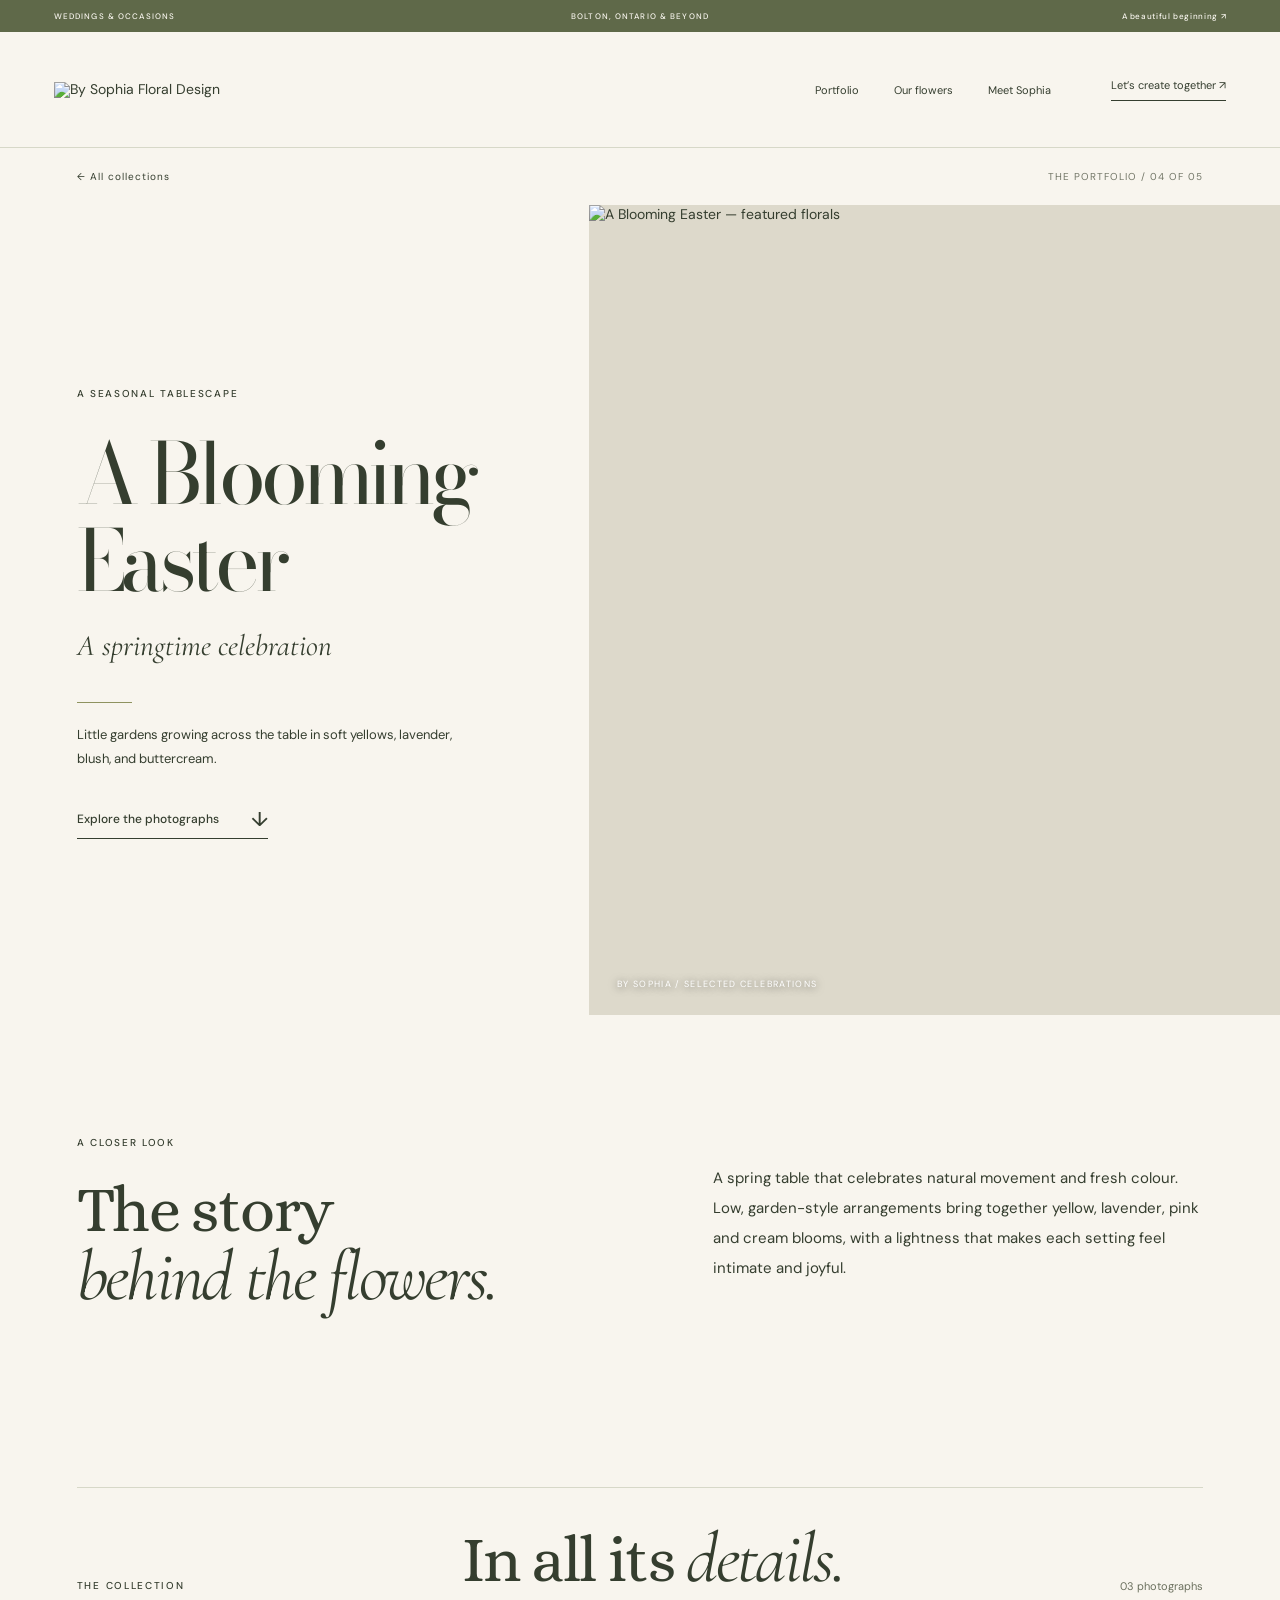
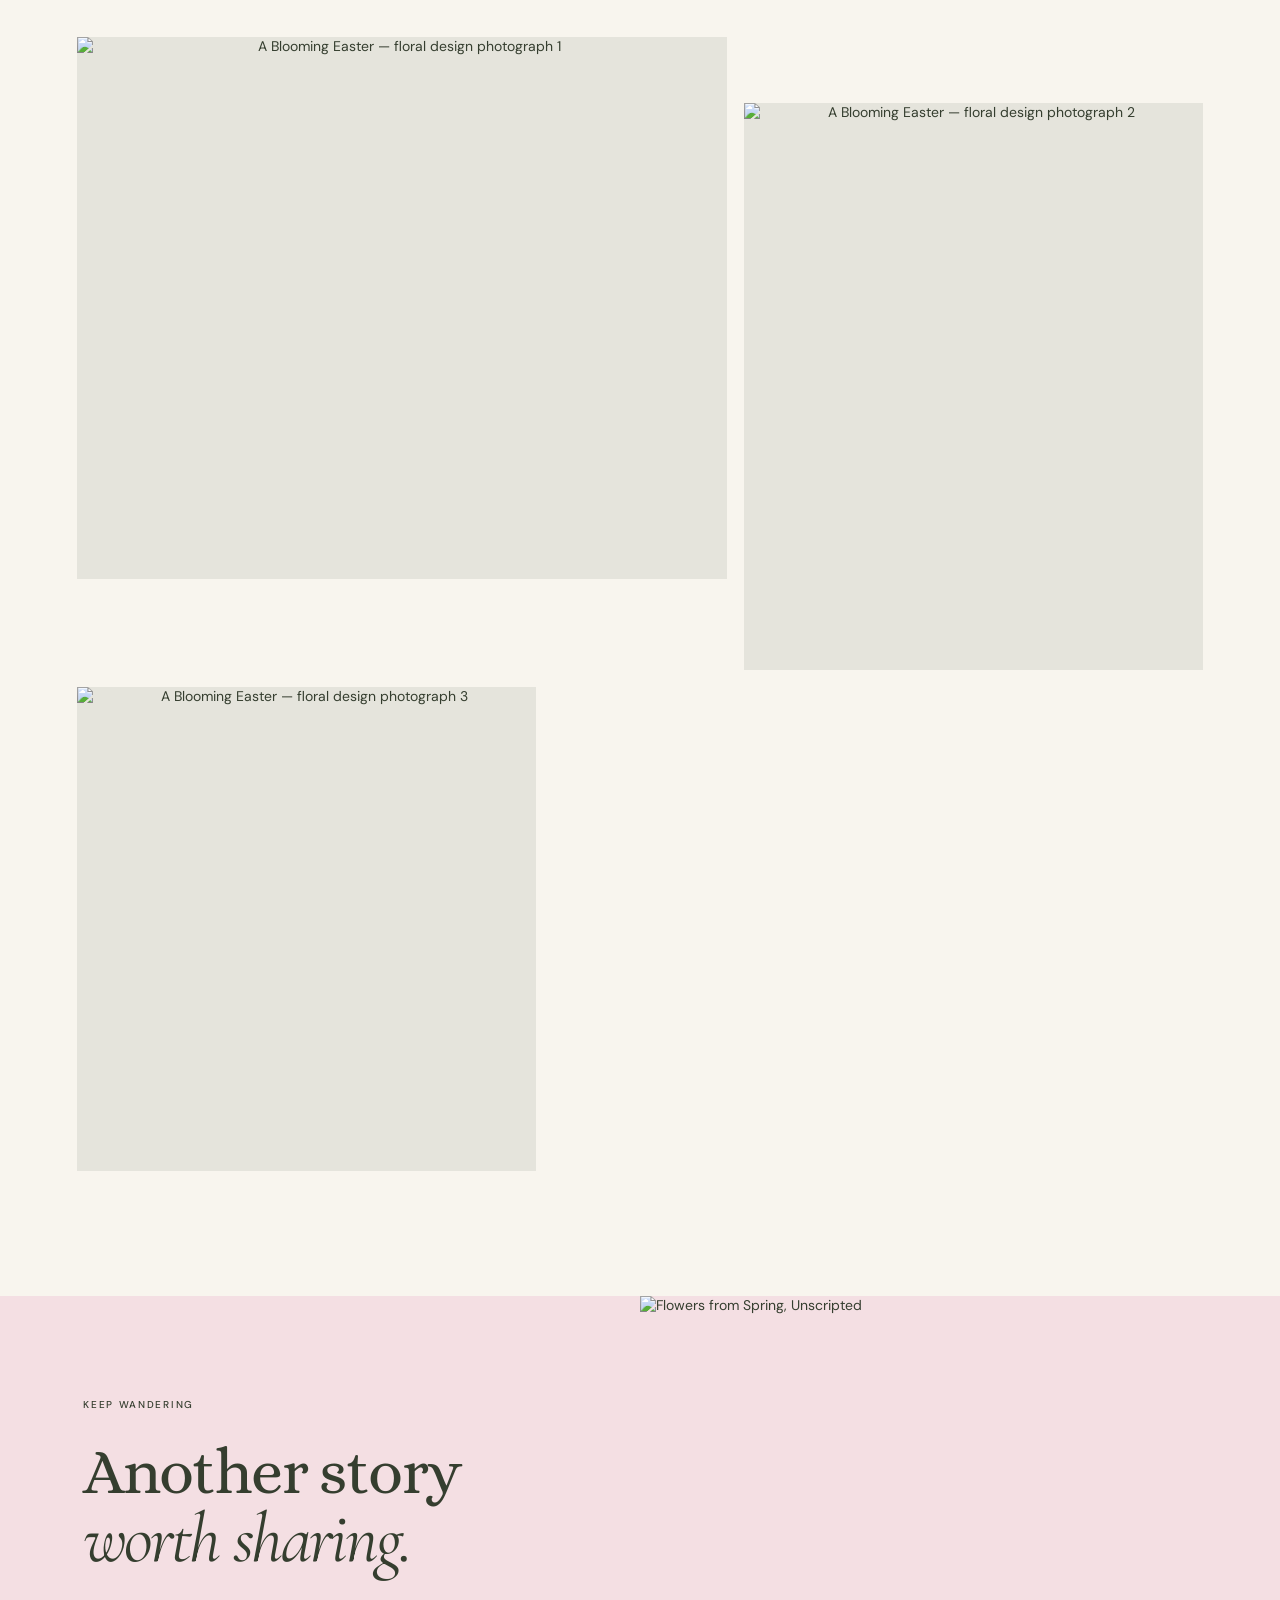
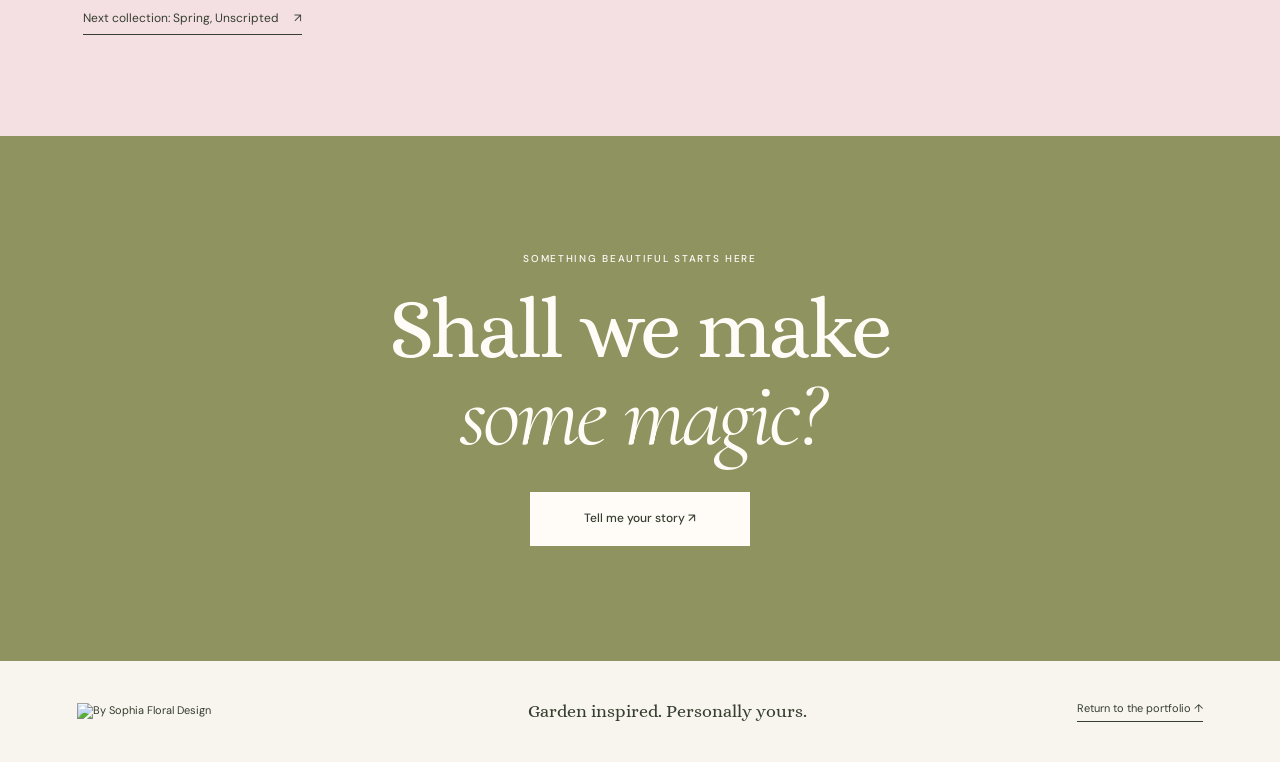
==== a-blooming-easter.html @ 6e59fed8 "Add files via upload" ====
<!doctype html>

<html lang="en"><head><meta charset="utf-8"/><meta content="width=device-width,initial-scale=1" name="viewport"/><meta content="#8f9360" name="theme-color"/><meta content="Little gardens growing across the table in soft yellows, lavender, blush, and buttercream." name="description"/><title>A Blooming Easter | By Sophia Floral Design</title><link href="../assets/favicon.png" rel="icon" type="image/png"/><link href="https://fonts.googleapis.com" rel="preconnect"/><link crossorigin="" href="https://fonts.gstatic.com" rel="preconnect"/><link href="https://fonts.googleapis.com/css2?family=Alice&amp;family=Bodoni+Moda:ital,wght@0,400;1,400&amp;family=Cormorant+Garamond:ital,wght@0,400;1,400&amp;family=DM+Sans:wght@400;500;600&amp;display=swap" rel="stylesheet"/><link href="../styles.css" rel="stylesheet"/><script defer="" src="../gallery.js"></script></head><body class="event-page"><a class="skip-link" href="#event-gallery">Skip to photographs</a><div class="announcement"><span>WEDDINGS &amp; OCCASIONS</span><span class="announcement-location">BOLTON, ONTARIO &amp; BEYOND</span><a href="../index.html#enquire">A beautiful beginning ↗</a></div><header class="site-header event-header"><a aria-label="By Sophia Floral Design home" class="brand" href="../index.html"><img alt="By Sophia Floral Design" class="brand-logo" src="../assets/logo-olive.png"/></a><nav aria-label="Main navigation" class="detail-nav"><a href="../index.html#portfolio">Portfolio</a><a href="../index.html#flowers">Our flowers</a><a href="../index.html#sophia">Meet Sophia</a><a class="detail-enquire" href="../index.html#enquire">Let’s create together ↗</a></nav><button aria-controls="detail-mobile-nav" aria-expanded="false" aria-label="Open navigation" class="menu-toggle"><span></span><span></span></button><nav class="mobile-nav" hidden="" id="detail-mobile-nav"><a href="../index.html#portfolio">Portfolio</a><a href="../index.html#flowers">Our flowers</a><a href="../index.html#sophia">Meet Sophia</a><a href="../index.html#enquire">Enquire ↗</a></nav></header><main><div class="detail-breadcrumb"><a href="../index.html#portfolio">← All collections</a><span>THE PORTFOLIO / 04 OF 05</span></div><section class="event-hero"><div class="event-hero-copy"><p class="eyebrow">A SEASONAL TABLESCAPE</p><h1>A Blooming Easter</h1><p class="event-client">A springtime celebration</p><span class="event-divider"></span><p class="event-description">Little gardens growing across the table in soft yellows, lavender, blush, and buttercream.</p><a class="text-link" href="#event-gallery">Explore the photographs <span aria-hidden="true">↓</span></a></div><div class="event-hero-photo"><img alt="A Blooming Easter — featured florals" fetchpriority="high" src="../assets/images/blooming-easter-01.jpg"/><span>BY SOPHIA / SELECTED CELEBRATIONS</span></div></section><section class="event-story section-wrap"><div><p class="eyebrow">A CLOSER LOOK</p><h2>The story<br/><em>behind the flowers.</em></h2></div><p>A spring table that celebrates natural movement and fresh colour. Low, garden-style arrangements bring together yellow, lavender, pink and cream blooms, with a lightness that makes each setting feel intimate and joyful.</p></section><section class="event-gallery section-wrap" id="event-gallery"><div class="event-gallery-heading"><p class="eyebrow">THE COLLECTION</p><h2>In all its <em>details.</em></h2><span>03 photographs</span></div><div class="event-photo-grid"><button aria-label="Open photo 1 of 3" class="event-photo" data-full="../assets/images/blooming-easter-01.jpg" type="button"><img alt="A Blooming Easter — floral design photograph 1" loading="lazy" src="../assets/images/blooming-easter-01.jpg"/></button><button aria-label="Open photo 2 of 3" class="event-photo" data-full="../assets/images/blooming-easter-02.jpg" type="button"><img alt="A Blooming Easter — floral design photograph 2" loading="lazy" src="../assets/images/blooming-easter-02.jpg"/></button><button aria-label="Open photo 3 of 3" class="event-photo" data-full="../assets/images/blooming-easter-03.jpg" type="button"><img alt="A Blooming Easter — floral design photograph 3" loading="lazy" src="../assets/images/blooming-easter-03.jpg"/></button></div></section><section class="next-project"><div class="next-project-text"><p class="eyebrow">KEEP WANDERING</p><h2>Another story<br/><em>worth sharing.</em></h2><a href="spring-unscripted.html">Next collection: Spring, Unscripted <span aria-hidden="true">↗</span></a></div><a aria-label="Open Spring, Unscripted" class="next-project-photo" href="spring-unscripted.html"><img alt="Flowers from Spring, Unscripted" loading="lazy" src="../assets/images/spring-unscripted-01.jpg"/></a></section><section class="detail-cta"><p class="eyebrow">SOMETHING BEAUTIFUL STARTS HERE</p><h2>Shall we make<br/><em>some magic?</em></h2><a class="button button-light" href="../index.html#enquire">Tell me your story ↗</a></section></main><footer class="detail-footer"><a class="footer-logo" href="../index.html"><img alt="By Sophia Floral Design" src="../assets/logo-olive.png"/></a><p>Garden inspired. Personally yours.</p><a href="../index.html#portfolio">Return to the portfolio ↑</a></footer><dialog aria-label="Photograph viewer" class="photo-lightbox"><button aria-label="Close photograph" class="photo-lightbox-close" type="button">Close ×</button><button aria-label="Previous photograph" class="photo-lightbox-prev" type="button">←</button><img alt="" src=""/><button aria-label="Next photograph" class="photo-lightbox-next" type="button">→</button><p aria-live="polite" class="photo-lightbox-count"></p></dialog></body></html>
---- styles.css ----
:root{--cream:#f7f5ed;--paper:#fcfaf5;--olive:#59603e;--ink:#30382c;--muted:#757768;--line:#d6d5c8;--rose:#eadbd3;--serif:Cormorant,Georgia,serif;--sans:DM,Arial,sans-serif;--ease:cubic-bezier(.22,1,.36,1)}
*{box-sizing:border-box}html{scroll-behavior:smooth;scroll-padding-top:110px}body{margin:0;background:var(--cream);color:var(--ink);font-family:var(--sans);font-size:14px;-webkit-font-smoothing:antialiased}body.menu-open,body.lightbox-open{overflow:hidden}button,input,select,textarea{font:inherit}button,a,input,select,textarea,summary{-webkit-tap-highlight-color:transparent}a{color:inherit;text-decoration:none}button{color:inherit;cursor:pointer}button:not(.button){font-family:inherit}img{display:block;width:100%;height:100%;object-fit:cover}svg{display:block}button{border:0}button,a,summary{touch-action:manipulation}button:focus-visible,a:focus-visible,summary:focus-visible,input:focus-visible,select:focus-visible,textarea:focus-visible,[tabindex]:focus-visible{outline:2px solid #975767;outline-offset:5px}[hidden]{display:none!important}h1,h2,h3,p{margin:0}h1,h2,h3{font-family:var(--serif);font-weight:400}h2{font-size:clamp(48px,5.1vw,78px);line-height:.99;letter-spacing:-.035em}h2 em,h1 em{font-weight:400}p{line-height:1.85}::selection{background:#d7d9b4;color:#293423}.sr-only{position:absolute;width:1px;height:1px;padding:0;margin:-1px;overflow:hidden;clip:rect(0,0,0,0);white-space:nowrap;border:0}.skip-link{position:fixed;z-index:1000;top:-70px;left:20px;background:var(--ink);color:white;padding:16px}.skip-link:focus{top:15px}.section-wrap{max-width:1600px;margin:0 auto;padding-left:6%;padding-right:6%}.eyebrow{font-size:10px;font-weight:500;letter-spacing:.17em;line-height:1.5;text-transform:uppercase}.text-link{display:inline-flex;align-items:center;gap:32px;padding:9px 0;border:0;border-bottom:1px solid currentColor;font-size:12px;font-weight:500;background:none;transition:gap .3s}.text-link:hover{gap:42px}.text-link span{font-size:20px;line-height:1}.button{min-height:54px;padding:17px 25px;display:inline-flex;justify-content:center;align-items:center;gap:40px;border:1px solid transparent;font-size:12px;font-weight:500;line-height:1.4;transition:background .25s,color .25s,transform .25s}.button:hover{transform:translateY(-2px)}.button-dark{background:var(--ink);color:var(--paper)}.button-dark:hover{background:var(--olive)}.button span{font-size:19px;line-height:1}.announcement{background:var(--olive);color:var(--cream);height:32px;display:flex;align-items:center;justify-content:space-between;padding:0 4.2%;font-size:8px;font-weight:500;letter-spacing:.14em}.announcement a{letter-spacing:.08em}.announcement a span{margin-left:12px}.announcement-location{position:absolute;left:50%;transform:translateX(-50%)}.site-header{height:116px;padding:0 4.2%;display:flex;justify-content:space-between;align-items:center;background:var(--cream);position:sticky;top:0;z-index:50;transition:box-shadow .3s,height .3s}.site-header.scrolled{box-shadow:0 1px 0 #d6d5c8aa;height:88px}.brand{display:flex;flex-direction:column;position:relative;width:180px;flex-shrink:0;align-items:center;line-height:1}.brand-name{font-family:var(--serif);font-size:61px;font-weight:400;letter-spacing:-.065em;line-height:.9}.brand-by{font-family:var(--serif);font-size:10px;letter-spacing:.3em;align-self:flex-start;margin-left:29px;margin-bottom:1px}.brand-sub{font-size:8px;letter-spacing:.28em;margin-left:31px;margin-top:7px}.desktop-nav{display:flex;gap:34px;align-items:center;margin-left:7%}.desktop-nav a{font-size:11px;position:relative;padding:12px 0}.desktop-nav a:after{content:'';position:absolute;left:0;right:100%;height:1px;background:var(--ink);bottom:6px;transition:right .3s}.desktop-nav a:hover:after{right:0}.nav-enquire{display:flex;align-items:center;gap:25px;font-size:11px;border-bottom:1px solid var(--ink);padding:10px 0}.nav-enquire svg{width:19px;fill:none;stroke:currentColor;stroke-width:1}.menu-toggle,.mobile-nav{display:none}.hero{display:grid;grid-template-columns:48% 52%;min-height:640px;height:calc(100svh - 148px);max-height:900px;border-top:1px solid var(--line);position:relative}.hero-copy{padding:11% 8.5% 5% 12.5%;display:flex;flex-direction:column;align-items:flex-start;position:relative;overflow:hidden}.hero-copy>.eyebrow{display:flex;align-items:center;gap:13px;font-size:9px;letter-spacing:.14em}.tiny-flower{font-size:22px;font-weight:400;line-height:1}.hero h1{font-size:clamp(65px,6.7vw,110px);line-height:.91;letter-spacing:-.05em;position:relative;z-index:1;margin:39px 0 29px;white-space:nowrap}.hero h1 em{color:var(--olive)}.hero-description{font-size:12px;line-height:1.95;max-width:360px;position:relative;z-index:1}.hero .button{margin-top:30px;position:relative;z-index:1}.hero-foot{margin-top:auto;padding-top:60px;display:flex;align-items:center;gap:12px;width:100%;font-size:9px;letter-spacing:.02em;position:relative;z-index:1}.hero-foot-line{width:33px;height:1px;background:var(--muted)}.scroll-link{margin-left:auto;font-size:22px}.hero-botanical{width:145px;height:190px;stroke:var(--olive);stroke-width:.6;opacity:.28;position:absolute;right:-23px;bottom:80px;transform:rotate(-16deg)}.hero-image-wrap{overflow:hidden;position:relative;background:#ddd9c8}.hero-image{object-position:50% 48%;animation:hero-in 1.5s var(--ease) both}.hero-image-wrap:after{content:'';position:absolute;inset:55% 0 0;background:linear-gradient(transparent,#18220f65);pointer-events:none}.image-grain{position:absolute;inset:0;box-shadow:inset 0 0 100px #2b2d1615;pointer-events:none}.hero-image-caption{position:absolute;bottom:29px;left:32px;right:32px;z-index:2;display:flex;justify-content:space-between;color:white;font-size:8px;letter-spacing:.12em}.round-link{position:absolute;bottom:73px;right:35px;width:91px;height:91px;border:1px solid #f7f5edaa;border-radius:50%;color:var(--paper);z-index:3;display:flex;flex-direction:column;gap:7px;align-items:center;justify-content:center;backdrop-filter:blur(8px);transition:background .3s,transform .3s}.round-link span:first-child{font-size:8px;letter-spacing:.12em}.round-link span:last-child{font-size:25px}.round-link:hover{background:#f7f5ed22;transform:rotate(8deg)}.intro{padding-top:112px;padding-bottom:120px}.intro>.eyebrow{margin-bottom:35px}.intro-layout{display:grid;grid-template-columns:1.1fr 1fr .33fr;gap:6%;align-items:center}.intro h2{font-size:clamp(51px,5vw,74px)}.intro-text{max-width:435px}.intro-text p{font-size:12px;margin-bottom:17px}.intro-text p:first-child{font-size:14px}.intro-text .text-link{margin-top:8px}.flower-seal{width:115px;transform:rotate(9deg);color:var(--olive);text-align:center}.flower-seal svg{width:76px;margin:0 auto 14px;fill:none;stroke:currentColor;stroke-width:.8}.flower-seal span{font-size:8px;letter-spacing:.15em;line-height:1.7}.portfolio{padding-top:40px;padding-bottom:90px}.section-heading{display:flex;justify-content:space-between;align-items:flex-end;margin-bottom:45px}.section-heading .eyebrow{margin-bottom:22px}.section-heading>p{font-size:12px;max-width:340px;margin-bottom:7px}.portfolio-toolbar{display:flex;align-items:center;justify-content:space-between;border-bottom:1px solid var(--line);margin-bottom:35px}.filters{display:flex;gap:30px}.filter{background:none;padding:13px 0 18px;font-size:11px;position:relative;color:var(--muted)}.filter.active{color:var(--ink)}.filter.active:after{content:'';height:1px;position:absolute;bottom:-1px;left:0;right:0;background:var(--ink)}.filter sup{font-size:8px;margin-left:4px}.gallery-hint{font-size:8px;letter-spacing:.12em}.gallery-hint span{margin-left:12px;font-size:16px}.gallery{display:grid;grid-template-columns:repeat(3,1fr);gap:42px 27px;align-items:start}.gallery-item{padding:0;background:none;text-align:left;min-width:0;display:block;width:100%}.gallery-photo{display:block;aspect-ratio:.79;overflow:hidden;position:relative;background:#e8e6dc}.gallery-item:nth-child(3n+2){margin-top:64px}.gallery-item:nth-child(3n+2) .gallery-photo{aspect-ratio:.91}.gallery-item:nth-child(3n+3) .gallery-photo{aspect-ratio:.82}.gallery-photo img{transition:transform .8s var(--ease),filter .5s;object-position:50% 50%}.gallery-item:hover img{transform:scale(1.045)}.gallery-open{position:absolute;bottom:18px;right:18px;width:40px;height:40px;display:grid;place-items:center;background:var(--cream);border-radius:50%;font-size:23px;opacity:0;transform:translateY(8px);transition:.3s}.gallery-item:hover .gallery-open,.gallery-item:focus-visible .gallery-open{opacity:1;transform:translateY(0)}.gallery-label{display:flex;justify-content:space-between;gap:12px;padding-top:15px;align-items:center}.gallery-label>span:first-child{font-family:var(--serif);font-size:25px;letter-spacing:-.02em}.gallery-category{font-size:7px;letter-spacing:.11em;text-align:right;max-width:100px;line-height:1.7}.portfolio-bottom{border-top:1px solid var(--line);display:flex;align-items:center;justify-content:space-between;margin-top:47px;padding-top:25px}.portfolio-bottom>span{font-size:8px;letter-spacing:.1em}.services{background:#e9ecdf;margin-top:30px;padding:100px 0 110px}.services-layout{display:grid;grid-template-columns:1fr 1.1fr;gap:13%}.services-intro>.eyebrow{margin-bottom:27px}.services-intro h2{font-size:clamp(51px,5.2vw,79px);line-height:1.02}.services-intro>p:not(.eyebrow){font-size:12px;margin-top:27px}.services-intro .text-link{margin-top:27px}.service-list{padding-top:10px}.service{border-top:1px solid #b8bdab}.service:last-of-type{border-bottom:1px solid #b8bdab}.service summary{list-style:none;display:flex;align-items:center;cursor:pointer;padding:28px 0;gap:23px;font-family:var(--serif);font-size:35px;letter-spacing:-.02em}.service summary::-webkit-details-marker{display:none}.service-number{font-family:var(--sans);font-size:9px;color:var(--muted);letter-spacing:0}.detail-toggle{position:relative;display:block;flex:0 0 16px;width:16px;height:16px;margin-left:auto}.detail-toggle:before,.detail-toggle:after{content:'';position:absolute;width:14px;height:1px;background:currentColor;left:1px;top:8px;transition:transform .25s}.detail-toggle:after{transform:rotate(90deg)}details[open]>.detail-toggle:after,details[open]>summary .detail-toggle:after{transform:rotate(0)}.service-body{padding:0 0 28px 39px}.service-body p{font-size:12px;max-width:380px}.service-inclusions{font-size:8px;letter-spacing:.09em;line-height:1.9;display:block;margin-top:20px}.services-note{font-size:10px;line-height:1.9;margin-top:24px;color:#60674f;max-width:410px}.palette-section{display:grid;grid-template-columns:1fr 1fr;gap:11%;padding-top:130px;padding-bottom:130px;align-items:center}.palette-photo-wrap{height:610px;position:relative;overflow:hidden}.palette-photo-wrap img{transition:opacity .25s,transform .6s}.palette-photo-wrap img.changing{opacity:.2;transform:scale(1.015)}.image-note{position:absolute;bottom:22px;left:24px;font-size:8px;letter-spacing:.12em;color:white;text-shadow:0 1px 5px #0009}.palette-content>.eyebrow{margin-bottom:24px}.palette-content h2{font-size:clamp(48px,4.8vw,72px)}.palette-content>p:not(.eyebrow){font-size:12px;max-width:340px;margin-top:26px}.palette-tabs{display:flex;gap:20px;border-bottom:1px solid var(--line);margin-top:30px;max-width:420px}.palette-tabs button{padding:14px 0;background:none;font-size:10px;position:relative;color:var(--muted)}.palette-tabs button[aria-selected=true]{color:var(--ink)}.palette-tabs button[aria-selected=true]:after{content:'';position:absolute;bottom:-1px;left:0;right:0;height:1px;background:var(--ink)}.palette-panel{padding-top:28px;min-height:185px;max-width:360px}.swatches{display:flex;gap:9px;margin-bottom:18px}.swatches span{width:29px;height:29px;border-radius:50%;background:var(--swatch);border:1px solid #00000008}.palette-panel h3{font-size:31px;line-height:1;margin-bottom:8px}.palette-panel p{font-size:11px;line-height:1.9}.palette-select{margin-top:5px}.about{background:#eee5de;padding:90px 0}.about-layout{display:grid;grid-template-columns:1fr 1.04fr;gap:12%;align-items:center}.about-image-wrap{margin-left:9%;position:relative}.about-image-wrap img{height:590px;object-position:50% 38%}.portrait-caption{display:block;font-size:8px;letter-spacing:.1em;margin-top:18px}.about-copy>.eyebrow{margin-bottom:27px}.about-copy h2{font-size:clamp(49px,4.9vw,74px);margin-bottom:28px}.about-copy>p{font-size:12px;margin-bottom:16px;max-width:385px}.about-copy>p.about-lead{font-size:15px;line-height:1.75}.signature{font-family:var(--serif);font-style:italic;font-size:46px;display:block;margin-top:14px;margin-bottom:11px;transform:rotate(-7deg);transform-origin:left}.about-copy>.text-link{font-size:11px}.process{padding-top:120px;padding-bottom:110px}.process .section-heading{margin-bottom:55px}.process h2{font-size:clamp(48px,4.6vw,68px)}.process-grid{display:grid;grid-template-columns:repeat(3,1fr);gap:7%}.process-step{border-top:1px solid var(--line);padding-top:21px}.process-step>span{font-size:9px;letter-spacing:.11em}.process-step h3{font-size:35px;letter-spacing:-.02em;margin:25px 0 13px}.process-step p{font-size:11px;max-width:290px}.faq-section{padding-top:30px;padding-bottom:120px;display:grid;grid-template-columns:1fr 1.3fr;gap:9%}.faq-intro .eyebrow{margin-bottom:27px;font-size:9px}.faq-intro h2{font-size:62px}.faq-list{border-top:1px solid var(--line)}.faq-list details{border-bottom:1px solid var(--line)}.faq-list summary{padding:23px 0;list-style:none;display:flex;align-items:center;gap:20px;font-size:12px;cursor:pointer}.faq-list summary::-webkit-details-marker{display:none}.faq-list p{font-size:11px;max-width:530px;padding:0 25px 24px 0}.enquiry-section{background:var(--olive);color:var(--cream);padding:100px 0 90px}.enquiry-layout{display:grid;grid-template-columns:.9fr 1.1fr;gap:11%}.enquiry-intro>.eyebrow{font-size:9px;color:#e4e6d2;margin-bottom:30px}.enquiry-intro h2{font-size:clamp(62px,6.2vw,94px);line-height:.93}.enquiry-intro>p:not(.eyebrow){font-size:12px;margin-top:27px;line-height:1.85}.contact-links{display:flex;flex-direction:column;align-items:flex-start;gap:12px;margin-top:35px}.contact-links a{display:flex;gap:20px;font-size:11px;line-height:1.5;border-bottom:1px solid #c6cbb272;padding-bottom:4px}.contact-links>span{font-size:9px;color:#d3d6bf;margin-top:5px}.enquiry-flower{width:82px;height:82px;stroke:#d9ddbd;fill:none;stroke-width:.6;margin-top:40px;transform:rotate(8deg)}.enquiry-form-wrap{background:var(--cream);color:var(--ink);padding:35px 36px 34px;align-self:start;margin-top:10px;min-height:570px}.form-progress{display:flex;align-items:center;gap:20px;padding-bottom:23px;margin-bottom:30px;border-bottom:1px solid var(--line)}.step-indicator{font-size:9px;color:#787a6e;display:flex;gap:7px;align-items:center;white-space:nowrap}.step-indicator>span{font-family:var(--serif);font-size:19px}.step-indicator.current{color:var(--ink)}.step-indicator.current>span{font-style:italic}.step-indicator.complete{color:var(--olive)}fieldset{padding:0;border:0;margin:0;min-width:0}legend{font-family:var(--serif);font-size:37px;letter-spacing:-.03em;line-height:1.1;margin-bottom:9px}.form-help{font-size:10px;color:#717265;margin-bottom:27px}.field{margin-bottom:21px;min-width:0}.field label,.field-label{display:block;font-size:10px;font-weight:500;margin-bottom:10px;line-height:1.6}.field label>span{font-weight:400;color:var(--muted);font-size:9px}.field input,.field select,.field textarea{display:block;width:100%;max-width:100%;background:transparent;border:0;border-bottom:1px solid #b9bdab;border-radius:0;color:var(--ink);padding:5px 0 12px;font-size:11px;line-height:1.6;min-height:36px;transition:border-color .2s}.field select{padding-right:15px}.field input::placeholder,.field textarea::placeholder{color:#858679;opacity:1}.field textarea{resize:vertical;min-height:65px}.field-row{display:grid;grid-template-columns:1fr 1fr;gap:22px}.form-actions{display:flex;justify-content:space-between;align-items:center;gap:16px;margin-top:31px}.form-actions .button{min-height:47px;padding:14px 18px;gap:25px;font-size:10px}.step-note{font-size:8px;letter-spacing:.1em;color:var(--muted)}.form-back{font-size:10px;background:none;padding:12px 0}.choice-chips{display:flex;flex-wrap:wrap;gap:7px}.choice-chips button{padding:8px 11px;background:none;border:1px solid #c1c5b0;font-size:9px;border-radius:30px;transition:.25s}.choice-chips button[aria-pressed=true]{background:var(--olive);border-color:var(--olive);color:var(--cream)}.draft-explanation{font-size:9px;line-height:1.8;color:var(--muted);margin-top:-2px}.form-error{background:#f0e1dc;color:#713f46;font-size:11px;padding:11px 14px;margin-bottom:20px;line-height:1.7}.field-error{font-size:10px;line-height:1.6;color:#874c5a;margin-top:6px}.field [aria-invalid=true]{border-color:#874c5a}.form-review>.eyebrow{font-size:8px;margin-bottom:12px}.form-review h3{font-size:42px;line-height:1;letter-spacing:-.03em}.review-intro{font-size:11px;margin-top:13px;line-height:1.8}.form-review dl{margin:22px 0}.form-review dl>div{display:grid;grid-template-columns:90px 1fr;border-bottom:1px solid var(--line);padding:9px 0;gap:12px}.form-review dt{font-size:9px;color:var(--muted)}.form-review dd{font-size:10px;margin:0;line-height:1.7;white-space:pre-wrap;overflow-wrap:anywhere}.review-privacy{font-size:9px;color:var(--muted);line-height:1.8;margin-bottom:20px}.form-review>.button{font-size:10px;padding:14px 20px;min-height:47px}.review-buttons{display:flex;gap:24px;margin-top:17px;align-items:center;justify-content:space-between}.review-buttons .text-link{font-size:9px;gap:15px}.review-buttons .text-link span{font-size:14px}.copy-status{font-size:10px;margin-top:15px;line-height:1.8;white-space:pre-wrap;overflow-wrap:anywhere}.site-footer{padding-top:55px;padding-bottom:26px}.footer-top{display:flex;align-items:center;justify-content:space-between;margin-bottom:48px}.footer-top>p{font-family:var(--serif);font-size:29px;font-style:italic;line-height:1.1;text-align:center}.footer-links{display:flex;gap:24px;font-size:10px}.footer-bottom{display:flex;justify-content:space-between;align-items:center;border-top:1px solid var(--line);padding-top:21px;gap:20px;font-size:8px;color:var(--muted)}.footer-bottom>span:nth-child(2){letter-spacing:.1em}.footer-bottom>a{font-size:8px;letter-spacing:.06em}.lightbox{width:min(1100px,92vw);max-width:none;max-height:94svh;border:0;background:var(--cream);padding:50px 35px 23px;color:var(--ink);overflow:auto}.lightbox::backdrop{background:#171f18d9;backdrop-filter:blur(6px)}.lightbox[data-fallback-open]{position:fixed;top:50%;left:50%;transform:translate(-50%,-50%);display:block;z-index:500;box-shadow:0 0 0 100vmax #171f18e8}.lightbox-close{position:absolute;top:15px;right:25px;display:flex;gap:12px;align-items:center;font-size:10px;background:none;padding:4px}.lightbox-close span{font-size:25px}.lightbox-image-wrap{height:min(68svh,680px);position:relative;display:flex;align-items:center;justify-content:center;background:#e9e8df}.lightbox-image-wrap>img{width:auto;max-width:100%;max-height:100%;object-fit:contain}.lightbox-prev,.lightbox-next{position:absolute;z-index:3;top:50%;transform:translateY(-50%);width:40px;height:40px;border-radius:50%;background:#f7f5ede8;font-size:20px;display:grid;place-items:center;box-shadow:0 0 25px #0001}.lightbox-prev{left:14px}.lightbox-next{right:14px}.lightbox-caption{display:flex;justify-content:space-between;gap:25px;padding-top:20px;align-items:center}.lightbox-caption h2{font-size:32px;line-height:1.1;margin-bottom:5px}.lightbox-caption p{font-size:11px}.lightbox-caption>span{font-size:10px;white-space:nowrap}.toast{position:fixed;bottom:26px;left:50%;transform:translateX(-50%);z-index:100;background:var(--ink);color:var(--cream);box-shadow:0 5px 30px #0002;padding:15px 24px;font-size:12px;max-width:90vw;text-align:center;line-height:1.6}.noscript-message{padding:25px;text-align:center;border-top:1px solid var(--line);font-size:12px}.noscript-message a{text-decoration:underline}.js .reveal{opacity:0;transform:translateY(23px);transition:opacity .8s var(--ease),transform .9s var(--ease)}.js .reveal.is-visible{opacity:1;transform:translateY(0)}
@keyframes hero-in{from{transform:scale(1.045);opacity:.65}to{transform:scale(1);opacity:1}}
@media(min-width:1600px){.hero-copy{padding-top:100px}.hero{min-height:740px}.hero h1{font-size:116px}.hero-description{font-size:14px}.hero-copy>.eyebrow{font-size:10px}}
@media(max-width:1100px){.desktop-nav{gap:24px;margin-left:0}.nav-enquire{gap:15px}.hero-copy{padding-left:10%;padding-right:5%;padding-top:65px}.hero h1{font-size:7.1vw}.hero-copy>.eyebrow{font-size:7px;gap:9px}.hero-foot{font-size:8px;padding-top:45px}.hero-description{font-size:11px}.hero-botanical{right:-42px}.hero-image-caption{font-size:6.5px;left:22px;right:22px}.intro-layout{grid-template-columns:1fr 1fr;gap:9%}.flower-seal{display:none}.services-layout{gap:7%}.service summary{font-size:30px}.palette-section{gap:7%}.palette-photo-wrap{height:560px}.about-layout{gap:8%}.about-image-wrap{margin-left:0}.about-image-wrap img{height:550px}.enquiry-layout{gap:7%;grid-template-columns:.85fr 1.15fr}.enquiry-form-wrap{padding:28px}.form-progress{gap:14px}.step-indicator{font-size:8px;gap:5px}.gallery-label{align-items:flex-start;flex-direction:column;gap:7px}.gallery-category{text-align:left;max-width:none}.gallery-label>span:first-child{font-size:27px}.footer-links{gap:17px}}
@media(max-width:800px){html{scroll-padding-top:87px}.announcement{font-size:7px;padding:0 5%}.announcement-location{display:none}.site-header{height:94px;padding:0 5%}.site-header.scrolled{height:78px}.brand{width:142px}.brand-name{font-size:51px}.brand-by{margin-left:20px;font-size:8px}.brand-sub{font-size:6px;margin-left:25px;letter-spacing:.27em}.desktop-nav{gap:20px}.desktop-nav a{font-size:10px}.nav-enquire{display:none}.hero{min-height:560px;max-height:700px;height:calc(100svh - 126px)}.hero-copy{padding-top:60px;padding-bottom:30px;padding-left:10.5%}.hero-copy>.eyebrow{max-width:180px;align-items:flex-start;line-height:1.7;font-size:7px;letter-spacing:.1em}.tiny-flower{margin-top:0;font-size:18px}.hero h1{font-size:7.3vw;letter-spacing:-.055em;margin:35px 0 23px}.hero-description{font-size:11px;max-width:250px}.desktop-break{display:none}.hero .button{font-size:10px;gap:25px;padding:15px 18px;min-height:49px}.hero-foot{gap:8px;font-size:7px;padding-top:40px}.hero-foot-line{width:20px}.hero-botanical{width:100px;height:145px;bottom:100px}.hero-image-caption>span:last-child{display:none}.round-link{width:68px;height:68px;bottom:65px;right:22px}.round-link>span:first-child{font-size:6px}.round-link>span:last-child{font-size:21px}.section-wrap{padding-left:6%;padding-right:6%}.intro{padding-top:80px;padding-bottom:80px}.intro h2{font-size:53px}.intro-text p{font-size:11px}.intro-text p:first-child{font-size:13px}.section-heading{margin-bottom:30px}.section-heading>p{font-size:10px;max-width:220px}.section-heading .eyebrow{font-size:9px;margin-bottom:17px}.portfolio{padding-bottom:65px}.filters{gap:24px}.filter{font-size:10px}.gallery-hint{font-size:6px}.gallery{gap:30px 18px}.gallery-item:nth-child(3n+2){margin-top:40px}.gallery-label>span:first-child{font-size:23px}.gallery-category{font-size:6px}.gallery-open{width:32px;height:32px;font-size:19px;opacity:1;transform:none;bottom:12px;right:12px}.portfolio-bottom>span{font-size:7px;max-width:200px;line-height:1.8}.services{padding:75px 0}.services-intro h2{font-size:53px}.service summary{font-size:26px;gap:15px;padding:23px 0}.service-body{padding-left:27px}.service-body p{font-size:11px}.service-inclusions{font-size:6px}.services-intro .eyebrow{font-size:8px}.services-note{font-size:9px}.palette-section{padding-top:85px;padding-bottom:85px;gap:7%}.palette-photo-wrap{height:470px}.palette-content h2{font-size:48px}.palette-content>.eyebrow{font-size:8px}.palette-content>p:not(.eyebrow){font-size:10px;margin-top:20px}.palette-tabs{gap:12px;margin-top:19px}.palette-tabs button{font-size:8px}.palette-panel p{font-size:10px}.palette-panel{min-height:180px}.about{padding:70px 0}.about-copy h2{font-size:49px}.about-copy>p{font-size:11px}.about-copy>p.about-lead{font-size:13px}.about-image-wrap img{height:510px}.portrait-caption{font-size:6px;line-height:1.8}.about-copy>.eyebrow{font-size:8px}.signature{font-size:37px}.about-copy>.text-link{font-size:10px;gap:18px}.process{padding-top:85px;padding-bottom:80px}.process h2{font-size:50px}.process-step h3{font-size:29px}.process-step p{font-size:10px}.process-step>span{font-size:7px}.faq-section{grid-template-columns:.8fr 1.2fr;gap:8%;padding-bottom:85px}.faq-intro h2{font-size:53px}.faq-intro>.eyebrow{font-size:7px}.faq-list summary{font-size:11px}.enquiry-section{padding:80px 0}.enquiry-layout{grid-template-columns:.78fr 1.22fr;gap:6%}.enquiry-intro h2{font-size:62px}.enquiry-intro>.eyebrow{font-size:7px}.enquiry-intro>p:not(.eyebrow){font-size:10px}.contact-links a{font-size:9px;gap:6px}.enquiry-form-wrap{padding:24px 22px}.step-indicator{font-size:7px;gap:4px}.step-indicator>span{font-size:17px}.form-progress{gap:10px;margin-bottom:25px}.field-row{gap:14px}.field label,.field-label{font-size:9px}.field label>span{font-size:8px}legend{font-size:32px}.form-help{font-size:9px}.footer-top>p{font-size:25px}.footer-links{gap:13px;font-size:9px}.footer-bottom{font-size:7px}.footer-bottom>span:nth-child(2){display:none}}
@media(max-width:600px){html{scroll-padding-top:78px}.announcement{height:29px;font-size:6px;letter-spacing:.13em}.announcement a{font-size:7px;letter-spacing:.02em}.site-header{height:87px}.site-header.scrolled{height:76px}.brand{width:139px}.menu-toggle{display:flex;flex-direction:column;justify-content:center;gap:7px;width:42px;height:42px;padding:10px 4px;background:none;z-index:54}.menu-toggle span{height:1px;width:28px;background:var(--ink);transition:transform .25s}.menu-toggle[aria-expanded=true] span:first-child{transform:translateY(4px) rotate(45deg)}.menu-toggle[aria-expanded=true] span:last-child{transform:translateY(-4px) rotate(-45deg)}.desktop-nav{display:none}.mobile-nav{position:absolute;top:100%;left:0;right:0;display:flex;flex-direction:column;background:var(--cream);border-bottom:1px solid var(--line);padding:30px 6% 40px;box-shadow:0 25px 30px #1d261311}.mobile-nav a{font-family:var(--serif);font-size:34px;padding:13px 0}.mobile-nav a:last-child{font-family:var(--sans);font-size:12px;margin-top:12px;display:flex;justify-content:space-between;border-top:1px solid var(--line);padding-top:24px}.hero{height:auto;max-height:none;min-height:0;grid-template-columns:1fr;border:0}.hero-copy{padding:44px 6% 30px;min-height:415px}.hero-copy>.eyebrow{max-width:none;font-size:8px;gap:10px}.hero h1{font-size:clamp(67px,13vw,87px);margin:30px 0 22px;letter-spacing:-.045em}.hero-description{font-size:11px;max-width:310px;line-height:1.9}.hero .button{margin-top:25px;min-height:47px;font-size:10px;gap:40px;padding:15px 22px}.hero-foot{padding-top:31px;font-size:8px;max-width:100%;margin-top:0}.hero-foot-line{width:27px}.scroll-link{display:none}.hero-botanical{width:100px;height:145px;bottom:77px;right:2%;opacity:.35}.hero-image-wrap{height:470px}.hero-image{object-position:50% 45%}.hero-image-caption{font-size:7px;left:22px;bottom:22px}.round-link{height:72px;width:72px;right:22px;bottom:55px}.round-link>span:first-child{font-size:7px}.intro{padding-top:70px;padding-bottom:70px}.intro>.eyebrow{font-size:8px;margin-bottom:24px}.intro-layout{grid-template-columns:1fr;gap:25px}.intro h2{font-size:58px;line-height:.96}.intro-text{max-width:none;margin-left:14%}.intro-text p{font-size:11px}.intro-text p:first-child{font-size:13px}.intro-text .text-link{font-size:10px}.portfolio{padding-top:15px;padding-bottom:55px}.section-heading{display:block;margin-bottom:26px}.section-heading h2{font-size:57px}.section-heading .eyebrow{font-size:8px;margin-bottom:22px}.section-heading>p{margin-top:23px;max-width:none;font-size:11px}.portfolio-toolbar{margin-bottom:24px}.filters{gap:22px;overflow-x:auto;white-space:nowrap;max-width:100%;scrollbar-width:none}.filter{font-size:9px;padding:13px 0}.gallery-hint{display:none}.gallery{grid-template-columns:repeat(2,1fr);gap:26px 14px}.gallery-item:nth-child(3n+2){margin-top:0}.gallery-item:nth-child(even){margin-top:38px}.gallery-item .gallery-photo{aspect-ratio:.76!important}.gallery-item:nth-child(even) .gallery-photo{aspect-ratio:.82!important}.gallery-label{padding-top:11px;gap:6px}.gallery-label>span:first-child{font-size:23px;line-height:1.06}.gallery-category{font-size:6px;letter-spacing:.07em}.gallery-open{height:27px;width:27px;font-size:17px;bottom:10px;right:10px}.portfolio-bottom{margin-top:33px;align-items:flex-start;gap:20px;padding-top:18px}.portfolio-bottom>span{font-size:6px;max-width:160px;letter-spacing:.07em}.portfolio-bottom .text-link{font-size:9px;gap:10px;padding-top:0;flex-shrink:0}.services{padding:65px 0;margin-top:10px}.services-layout{grid-template-columns:1fr;gap:35px}.services-intro h2{font-size:61px}.services-intro>p:not(.eyebrow){font-size:11px;margin-top:23px}.services-intro .text-link{font-size:10px;margin-top:18px}.service summary{font-size:32px;padding:24px 0;gap:22px}.service-body{padding-left:36px;padding-bottom:25px}.service-body p{font-size:11px;max-width:360px}.service-inclusions{font-size:7px}.services-note{font-size:9px;margin-top:22px}.palette-section{grid-template-columns:1fr;gap:37px;padding-top:65px;padding-bottom:70px}.palette-photo-wrap{height:460px;margin-right:10%}.palette-content{margin-left:9%}.palette-content h2{font-size:55px}.palette-content>p:not(.eyebrow){font-size:11px;max-width:300px}.palette-tabs{gap:24px;margin-top:22px}.palette-tabs button{font-size:9px}.palette-panel{min-height:180px;max-width:300px}.palette-panel p{font-size:11px}.palette-panel h3{font-size:33px}.palette-select{font-size:11px}.about{padding:65px 0}.about-layout{grid-template-columns:1fr;gap:40px}.about-image-wrap{margin-left:11%;margin-right:5%}.about-image-wrap img{height:465px;object-position:50% 30%}.portrait-caption{font-size:6px;margin-top:14px}.about-copy{margin-right:4%}.about-copy h2{font-size:56px;margin-bottom:25px}.about-copy>p{font-size:11px;max-width:350px}.about-copy>p.about-lead{font-size:14px;max-width:330px}.about-copy>.eyebrow{font-size:8px;margin-bottom:24px}.signature{font-size:42px}.about-copy>.text-link{font-size:11px;margin-top:5px}.process{padding-top:70px;padding-bottom:60px}.process h2{font-size:51px}.process .section-heading>p{font-size:10px}.process .section-heading{margin-bottom:32px}.process-grid{grid-template-columns:1fr;gap:30px}.process-step{padding-top:19px}.process-step>span{font-size:8px}.process-step h3{font-size:36px;margin:17px 0 10px}.process-step p{font-size:11px;max-width:340px}.faq-section{grid-template-columns:1fr;gap:30px;padding-top:20px;padding-bottom:65px}.faq-intro h2{font-size:56px}.faq-intro>.eyebrow{font-size:8px;margin-bottom:20px}.faq-list summary{font-size:12px;padding:22px 0}.faq-list p{font-size:11px;padding-bottom:23px}.enquiry-section{padding:65px 0}.enquiry-layout{grid-template-columns:1fr;gap:35px}.enquiry-intro h2{font-size:76px;line-height:.91}.enquiry-intro>.eyebrow{font-size:8px;margin-bottom:28px}.enquiry-intro>p:not(.eyebrow){font-size:11px;margin-top:26px}.contact-links{margin-top:25px;gap:11px}.contact-links a{font-size:11px;gap:14px}.contact-links>span{font-size:8px}.enquiry-flower{display:none}.enquiry-form-wrap{margin-top:0;padding:25px 22px 27px;min-height:520px}.form-progress{gap:20px;padding-bottom:20px;margin-bottom:26px;justify-content:space-between}.step-indicator{font-size:8px;gap:5px}.step-indicator>span{font-size:18px}legend{font-size:36px}.form-help{font-size:10px;margin-bottom:24px}.field label,.field-label{font-size:10px}.field label>span{font-size:8px}.field-row{gap:16px}.field input,.field select,.field textarea{font-size:16px;line-height:1.5;letter-spacing:-.02em}.field input::placeholder,.field textarea::placeholder{font-size:11px;letter-spacing:0}.field select{font-size:12px;min-height:42px}.field input[type=date]{font-size:12px;min-height:42px}.field input[type=number]{font-size:13px;min-height:42px}.field{margin-bottom:23px}.field textarea{font-size:13px}.form-actions{margin-top:29px}.form-actions .button{font-size:10px;gap:22px;padding:14px 16px}.step-note{font-size:7px}.choice-chips button{font-size:9px;padding:9px 11px}.draft-explanation{font-size:9px}.form-review dl>div{grid-template-columns:75px 1fr}.form-review dd{font-size:11px}.form-review>.button{width:100%;justify-content:space-between}.review-buttons .text-link{font-size:10px}.site-footer{padding-top:40px;padding-bottom:23px}.footer-top{display:grid;grid-template-columns:1fr 1fr;gap:30px;margin-bottom:32px}.footer-top .brand{margin-left:-11px}.footer-top>p{font-size:27px;text-align:right}.footer-links{grid-column:1/-1;justify-content:space-between;font-size:10px;gap:18px;border-top:1px solid var(--line);padding-top:24px}.footer-bottom{font-size:7px;padding-top:19px;gap:12px}.footer-bottom>a{font-size:7px}.lightbox{width:94vw;padding:47px 12px 20px;max-height:94svh}.lightbox-image-wrap{height:min(63svh,590px)}.lightbox-prev,.lightbox-next{width:33px;height:33px;font-size:17px}.lightbox-prev{left:8px}.lightbox-next{right:8px}.lightbox-close{right:17px;top:10px}.lightbox-caption{padding:17px 7px 0;gap:15px}.lightbox-caption h2{font-size:28px}.lightbox-caption p{font-size:10px}.lightbox-caption>span{font-size:8px}.toast{bottom:20px;font-size:10px;width:max-content;max-width:90vw;padding:12px 20px}}
@media(max-width:360px){.hero h1{font-size:64px}.hero-copy>.eyebrow{font-size:7px}.filters{gap:18px}.gallery-label>span:first-child{font-size:20px}.palette-tabs{gap:17px}.form-progress{gap:10px}.step-indicator{font-size:7px}.enquiry-form-wrap{padding:24px 17px}.enquiry-intro h2{font-size:69px}.contact-links a{font-size:10px}.form-actions .button{gap:16px;font-size:9px}.field-row{gap:12px}}
@media(prefers-reduced-motion:reduce){html{scroll-behavior:auto}*,*:before,*:after{animation-duration:.01ms!important;animation-iteration-count:1!important;transition-duration:.01ms!important;scroll-behavior:auto!important}.js .reveal{opacity:1;transform:none}}
.copy-fallback{display:block;width:100%;max-width:100%;padding:12px;background:var(--paper);border:1px solid var(--line);font:11px/1.6 var(--sans);color:var(--ink);resize:vertical}
@media print{.announcement,.site-header,.hero-foot,.round-link,.portfolio-toolbar,.enquiry-section,.site-footer,.lightbox,.toast{display:none!important}.hero{height:auto;min-height:0;grid-template-columns:1fr 1fr}.hero-copy{padding:25px}.hero h1{font-size:60px}.hero-image-wrap{height:450px}.section-wrap{padding-left:0;padding-right:0}.intro,.portfolio,.services,.palette-section,.about,.process,.faq-section{padding-top:35px;padding-bottom:35px}.gallery{grid-template-columns:repeat(3,1fr)}.gallery-item{break-inside:avoid}.js .reveal{opacity:1;transform:none}h2{font-size:42px}}

/* By Sophia identity refresh */
@font-face{font-family:"Tan Pearl";src:url("assets/fonts/tan-pearl.otf") format("opentype");font-display:swap}
:root{--cream:#f8f5ed;--paper:#fffaf5;--olive:#8e9365;--ink:#343b2e;--muted:#6d705f;--line:#d7d5c7;--rose:#f3dfe1;--serif:"Alice",Georgia,serif;--sans:"DM Sans",Arial,sans-serif}
body{background:var(--cream)}h1,h2,.project-title{font-family:"Tan Pearl","Alice",Georgia,serif;font-weight:400}h1 em,h2 em{font-family:"Alice",Georgia,serif;font-style:italic}.brand-name{font-family:"Tan Pearl","Alice",Georgia,serif;font-size:clamp(42px,4.2vw,60px);letter-spacing:-.07em}.brand-by,.brand-sub{color:var(--olive)}.announcement,.enquiry-section{background:var(--olive)}.hero h1 em{color:var(--olive)}.hero .button-dark,.button-dark{background:var(--ink)}.services{background:#e8e9d9}.about{background:var(--rose)}.intro-layout{grid-template-columns:1.1fr 1fr}.hero-botanical,.flower-seal,.enquiry-flower{display:none!important}.hero-copy>.eyebrow .tiny-flower{display:none}.hero-copy>.eyebrow:before{content:"";width:22px;height:1px;background:var(--olive)}.portfolio-intro{font-size:13px;max-width:550px;margin:0 0 32px}.project-grid{display:grid;grid-template-columns:repeat(2,minmax(0,1fr));gap:65px 35px}.project-card{display:flex;flex-direction:column;text-align:left;background:none;padding:0;min-width:0}.project-card:nth-child(even){padding-top:75px}.project-image{display:block;width:100%;aspect-ratio:1/1.08;overflow:hidden;background:#e6e2d8}.project-card:nth-child(even) .project-image{aspect-ratio:1/0.9}.project-image img{transition:transform .8s ease}.project-card:hover img{transform:scale(1.045)}.project-meta{display:flex;justify-content:space-between;align-items:center;margin:19px 0 12px}.project-kind{text-transform:uppercase;font-size:9px;letter-spacing:.14em}.project-arrow{font-size:22px}.project-title{font-size:clamp(28px,3vw,45px);line-height:1.2}.project-client{font-size:12px;color:var(--muted);margin-top:9px}.project-dialog{border:0;padding:0;max-width:min(1050px,94vw);width:100%;max-height:90vh;background:var(--cream);color:var(--ink)}.project-dialog::backdrop{background:#1b211bc9}.project-detail{padding:55px 5%}.project-close{position:sticky;top:0;float:right;z-index:5;background:var(--rose);padding:12px 20px}.project-heading-area{max-width:690px;margin:0 0 36px}.project-heading-area h2{margin:14px 0;font-size:clamp(43px,5vw,70px)}#project-client{font-family:var(--serif);font-size:25px;margin:10px 0}#project-description{font-size:13px}.project-photos{display:grid;grid-template-columns:repeat(2,1fr);gap:16px}.project-photos img{width:100%;height:auto;aspect-ratio:4/5;object-fit:cover}.project-photos img:first-child{grid-column:1/-1;aspect-ratio:16/10}@media(max-width:650px){.project-grid{grid-template-columns:1fr;gap:40px}.project-card:nth-child(even){padding-top:0}.project-detail{padding:40px 5%}.project-photos{grid-template-columns:1fr}.project-photos img:first-child{grid-column:auto}.intro-layout{grid-template-columns:1fr}}


/* By Sophia — bespoke finishing details, adapted to the uploaded brand colours. */
:root {--olive:#8f9360;--ink:#353e2f;--cream:#f8f5ee;--paper:#fffcf7;--rose:#f6e3e3;--line:#d8d9ca;--muted:#74776a;--serif:"Alice",Georgia,serif;--sans:"DM Sans",Arial,sans-serif;--tan:"Tan Pearl","Alice",Georgia,serif}
body{font-family:var(--sans);background:var(--cream);color:var(--ink)}
h1,h2,h3{font-family:var(--serif)}h1 em,h2 em{font-family:var(--serif);font-style:italic}h2{letter-spacing:-.025em}
.hero h1,.project-title,.spring-feature-title{font-family:var(--tan)}.hero h1{font-size:clamp(61px,6.15vw,100px);line-height:1.06;letter-spacing:-.042em;white-space:normal}.hero h1 em{font-family:var(--serif);font-size:.91em;line-height:1.04;color:#6c7652}
.brand{width:178px;height:auto;display:block;min-width:0}.brand-logo{object-fit:contain;width:100%;height:auto;display:block}.site-header.scrolled .brand{width:155px}
.hero{grid-template-columns:48% 52%;min-height:675px}.hero-copy{padding-top:10%;padding-bottom:6%}.hero .button-dark{background:var(--ink)}.hero-foot{font-size:10px}.hero-image-wrap:after{inset:65% 0 0}.hero-image{object-position:50% 44%}
.intro{padding-top:124px;padding-bottom:132px}.intro-layout{grid-template-columns:1.1fr .9fr;gap:8%}.intro h2{max-width:610px}.intro-text{max-width:470px}.intro-text p:first-child{font-family:var(--serif);font-size:21px;line-height:1.5}.intro-text p:not(:first-child){font-size:13px}
.portfolio{padding-top:35px}.portfolio-intro{max-width:620px;margin:0 0 48px;font-size:13px;line-height:1.9}.project-grid{gap:74px 42px}.project-card{text-decoration:none}.project-card:nth-child(2){padding-top:85px}.project-card:nth-child(4){padding-top:85px}.project-image{aspect-ratio:4/4.65}.project-card:nth-child(even) .project-image{aspect-ratio:4/4.35}.project-image img{object-fit:cover;display:block;width:100%;height:100%}.project-meta{margin-top:19px;margin-bottom:13px}.project-title{font-size:clamp(34px,3.3vw,57px);line-height:1.07;letter-spacing:-.02em}.project-client{font-family:var(--serif);font-size:16px;color:#6d715c;margin-top:7px}.project-kind{font-size:9px;letter-spacing:.18em}
.spring-feature{margin-top:110px;background:var(--rose);display:grid;grid-template-columns:1.02fr 1fr;min-height:430px;text-decoration:none;color:var(--ink);overflow:hidden}.spring-feature-image{overflow:hidden;display:block;min-height:430px}.spring-feature-image img{width:100%;height:100%;object-fit:cover;transition:transform 1s cubic-bezier(.22,1,.36,1)}.spring-feature:hover .spring-feature-image img{transform:scale(1.045)}.spring-feature-text{padding:9% 11%;display:flex;flex-direction:column;align-items:flex-start;justify-content:center}.spring-feature-title{display:block;font-size:clamp(40px,4.3vw,74px);line-height:1.14;margin:19px 0 9px}.spring-feature-subtitle{font-family:var(--serif);font-size:20px;font-style:italic}.spring-feature-description{font-size:12px;line-height:1.9;margin-top:20px;max-width:360px}.spring-feature-link{border-bottom:1px solid currentColor;padding-bottom:8px;margin-top:28px;font-size:11px;letter-spacing:.05em}.spring-feature-link span{margin-left:25px}
.services{background:#e7eadc;margin-top:58px}.service summary{font-family:var(--serif)}.service summary span:not(.service-number,.detail-toggle){font-family:var(--serif)}
.editorial-break{height:min(64vw,720px);min-height:415px;position:relative;overflow:hidden;background:#62664b}.editorial-break img{object-fit:cover;width:100%;height:100%;object-position:50% 47%;filter:brightness(.67)}.editorial-break-copy{position:absolute;left:9%;top:50%;transform:translateY(-50%);color:#fffaf1}.editorial-break-copy>span{font-size:10px;letter-spacing:.25em}.editorial-break-copy p{margin-top:28px;font-family:var(--serif);font-size:clamp(56px,7vw,108px);line-height:.98;letter-spacing:-.04em}.editorial-break-copy p em{font-weight:400}
.palette-section{padding-top:115px;padding-bottom:116px}.palette-photo-wrap img{object-position:52% 46%}.about{background:var(--rose);padding:105px 0}.about-image-wrap img{object-position:55% 43%}.about-copy h2{max-width:540px}.about-copy>.eyebrow{color:#5d6352}
.enquiry-section{background:var(--olive)}.enquiry-form-wrap{box-shadow:0 10px 44px #2e3c2614}.footer-top .brand{width:220px}.site-footer{padding-top:70px}
.event-page .site-header{border-bottom:1px solid var(--line)}.detail-nav{display:flex;align-items:center;gap:35px;margin-left:auto}.detail-nav a{font-size:11px}.detail-enquire{border-bottom:1px solid currentColor;padding-bottom:8px;margin-left:25px}.event-header .mobile-nav{z-index:80}.detail-breadcrumb{padding:22px 6%;display:flex;justify-content:space-between;font-size:10px;letter-spacing:.1em;color:#737768}.detail-breadcrumb a{color:var(--ink)}
.event-hero{display:grid;grid-template-columns:.92fr 1.08fr;min-height:610px;max-height:810px;height:64vw}.event-hero-copy{padding:12% 10% 11% 13%;display:flex;flex-direction:column;align-items:flex-start;justify-content:center}.event-hero-copy .eyebrow{margin-bottom:30px}.event-hero h1{font-family:var(--tan);font-size:clamp(62px,6.3vw,104px);line-height:1.06;letter-spacing:-.045em;max-width:620px}.event-client{font-family:var(--serif);font-size:clamp(20px,2vw,30px);font-style:italic;margin-top:15px}.event-divider{width:55px;height:1px;background:var(--olive);margin:29px 0 20px}.event-description{font-size:13px;max-width:400px;line-height:1.85}.event-hero-copy .text-link{margin-top:29px}.event-hero-photo{position:relative;overflow:hidden;background:#ddd9cb}.event-hero-photo img{width:100%;height:100%;object-fit:cover}.event-hero-photo span{position:absolute;bottom:25px;left:28px;color:white;font-size:9px;letter-spacing:.15em;text-shadow:0 1px 8px #000a}
.event-story{display:grid;grid-template-columns:1fr 1fr;gap:13%;padding-top:120px;padding-bottom:125px}.event-story .eyebrow{margin-bottom:28px}.event-story h2{font-size:clamp(51px,5vw,78px)}.event-story>p{max-width:500px;align-self:center;font-size:15px;line-height:2}
.event-gallery{padding-top:50px;padding-bottom:125px}.event-gallery-heading{display:flex;align-items:end;justify-content:space-between;border-top:1px solid var(--line);padding-top:35px;margin-bottom:44px}.event-gallery-heading h2{font-size:clamp(45px,5vw,76px)}.event-gallery-heading>span{font-size:11px;color:var(--muted)}.event-photo-grid{display:grid;grid-template-columns:repeat(12,minmax(0,1fr));gap:17px;align-items:start}.event-photo{display:block;padding:0;background:#e5e4dc;grid-column:span 4;overflow:hidden;aspect-ratio:3/4;cursor:zoom-in}.event-photo img{width:100%;height:100%;object-fit:cover;transition:transform .8s cubic-bezier(.22,1,.36,1)}.event-photo:hover img{transform:scale(1.035)}.event-photo:first-child{grid-column:span 7;aspect-ratio:1.2}.event-photo:nth-child(2){grid-column:span 5;aspect-ratio:.81;margin-top:66px}.event-photo:nth-child(5n+3){grid-column:span 5;aspect-ratio:.95}.event-photo:nth-child(5n+4){grid-column:span 7;aspect-ratio:1.26;margin-top:56px}.event-photo:nth-child(5n+5){grid-column:span 6;aspect-ratio:1.08}.event-photo:nth-child(5n+6){grid-column:span 6;aspect-ratio:1.08;margin-top:48px}
.next-project{display:grid;grid-template-columns:1fr 1fr;min-height:440px;background:var(--rose)}.next-project-text{padding:10% 13%;display:flex;flex-direction:column;justify-content:center;align-items:flex-start}.next-project-text h2{font-size:clamp(50px,5vw,75px);margin:28px 0}.next-project-text a{display:inline-block;padding:8px 0;border-bottom:1px solid currentColor;font-size:12px}.next-project-text a span{margin-left:12px}.next-project-photo{overflow:hidden}.next-project-photo img{width:100%;height:100%;object-fit:cover;transition:transform .6s}.next-project-photo:hover img{transform:scale(1.045)}
.detail-cta{padding:115px 4%;text-align:center;background:var(--olive);color:var(--paper)}.detail-cta h2{margin:22px auto 30px;font-size:clamp(62px,6.5vw,92px)}.button-light{background:var(--paper);color:var(--ink);min-width:220px}.detail-footer{display:flex;align-items:center;justify-content:space-between;gap:20px;padding:34px 6%;font-size:11px}.footer-logo{width:180px;flex:0 0 auto}.footer-logo img{width:100%;height:auto;object-fit:contain}.detail-footer p{font-family:var(--serif);font-size:18px}.detail-footer>a:last-child{border-bottom:1px solid currentColor;padding-bottom:6px}
.photo-lightbox{border:0;padding:50px;position:fixed;inset:0;max-height:100vh;max-width:100vw;width:100vw;height:100vh;background:#151913;color:#fff;overflow:hidden}.photo-lightbox::backdrop{background:#10130d}.photo-lightbox img{width:auto;max-width:calc(100% - 140px);max-height:calc(100vh - 105px);height:auto;object-fit:contain;position:absolute;left:50%;top:50%;transform:translate(-50%,-50%)}.photo-lightbox button{position:absolute;background:#ffffff0e;color:white;border:1px solid #ffffff55;z-index:2;min-width:42px;height:42px;border-radius:50%;font-size:18px}.photo-lightbox-close{top:22px;right:26px!important;border-radius:0!important;padding:0 15px;font-size:12px!important;min-width:85px!important}.photo-lightbox-prev{top:50%;left:22px}.photo-lightbox-next{top:50%;right:22px}.photo-lightbox-count{position:absolute;bottom:17px;left:50%;transform:translateX(-50%);font-size:11px;letter-spacing:.1em}
@media(max-width:920px){.detail-nav{gap:19px}.detail-enquire{margin-left:0}.event-hero{min-height:560px;height:70vw}.event-hero h1{font-size:clamp(54px,6vw,78px)}.event-hero-copy{padding-left:9%}.event-photo-grid{gap:13px}.spring-feature{min-height:380px}}
@media(max-width:650px){.site-header{height:93px}.brand{width:132px}.site-header.scrolled .brand{width:126px}.hero{display:flex;flex-direction:column;height:auto;max-height:none;min-height:0}.hero-copy{padding:64px 7% 35px;min-height:490px}.hero h1{font-size:clamp(54px,12vw,78px);margin-top:27px}.hero-foot{padding-top:45px}.hero-image-wrap{height:520px}.intro{padding-top:82px;padding-bottom:85px}.intro-layout{grid-template-columns:1fr;gap:26px}.intro-text p:first-child{font-size:19px}.portfolio{padding-bottom:65px}.project-grid{grid-template-columns:1fr;gap:44px}.project-card:nth-child(even){padding-top:0}.project-image{aspect-ratio:4/4.6!important}.project-title{font-size:39px}.project-client{font-size:16px}.spring-feature{grid-template-columns:1fr;min-height:0;margin-top:65px}.spring-feature-image{min-height:0;height:340px}.spring-feature-text{padding:45px 9% 52px}.spring-feature-title{font-size:48px}.editorial-break{height:540px;min-height:0}.editorial-break-copy{left:8%;right:8%}.editorial-break-copy p{font-size:clamp(52px,12vw,78px)}.about-image-wrap{margin-left:0}.about-image-wrap img{height:460px}.palette-photo-wrap{height:440px}.event-header .detail-nav{display:none}.event-header .menu-toggle{display:flex}.event-hero{grid-template-columns:1fr;max-height:none;height:auto}.event-hero-copy{padding:60px 7% 65px}.event-hero h1{font-size:clamp(58px,12.5vw,86px)}.event-hero-photo{height:500px}.detail-breadcrumb{padding:18px 7%;font-size:8px}.event-story{grid-template-columns:1fr;gap:24px;padding-top:80px;padding-bottom:83px}.event-story h2{font-size:55px}.event-story>p{font-size:14px}.event-gallery{padding-bottom:80px}.event-gallery-heading{align-items:start;gap:10px}.event-gallery-heading h2{font-size:44px}.event-gallery-heading>span{align-self:end;white-space:nowrap;font-size:10px}.event-photo-grid{grid-template-columns:1fr 1fr;gap:9px}.event-photo{grid-column:span 1!important;aspect-ratio:3/4!important;margin:0!important}.event-photo:first-child{grid-column:1/-1!important;aspect-ratio:1.1!important}.next-project{grid-template-columns:1fr}.next-project-text{padding:65px 8%}.next-project-photo{height:360px}.detail-footer{flex-direction:column;text-align:center;gap:13px}.footer-logo{width:170px}.photo-lightbox{padding:0}.photo-lightbox img{max-width:calc(100% - 38px);max-height:calc(100vh - 120px)}.photo-lightbox-prev{left:12px;top:auto;bottom:20px}.photo-lightbox-next{right:12px;top:auto;bottom:20px}.photo-lightbox-count{bottom:30px}}
@media(prefers-reduced-motion:reduce){.event-photo img,.spring-feature-image img,.next-project-photo img{transition:none}}


/* Editorial refinement · By Sophia 2026
   Type hierarchy: Tan Pearl for select statements, Alice for the stories,
   DM Sans for navigation, labels and everyday reading. */
:root{
  --olive:#8f9360;
  --deep-olive:#5f6949;
  --ink:#353e2f;
  --rose:#f4dfe3;
  --rose-strong:#dcbac2;
  --cream:#f8f5ee;
  --paper:#fffcf7;
  --muted:#6b705e;
  --line:#d7d8c8;
}
/* Let the brand mark stay prominent but allow the actual flowers to lead. */
.site-header{border-bottom:1px solid rgba(95,105,73,.12)}
.desktop-nav a::after{background:var(--deep-olive)}
.nav-enquire{transition:color .2s,border-color .2s}
.nav-enquire:hover{color:var(--deep-olive);border-color:var(--deep-olive)}
.hero h1{font-size:clamp(49px,5.28vw,82px);line-height:1.13;letter-spacing:-.033em;white-space:nowrap;margin:45px 0 31px}
.hero h1 em{font-family:var(--serif);font-size:.97em;font-style:italic;white-space:nowrap;color:var(--deep-olive);letter-spacing:-.055em}
.hero-description{font-size:13px;line-height:1.92}
.hero .button-dark{background:var(--deep-olive);color:var(--paper)}
.hero .button-dark:hover{background:var(--ink)}
.hero-copy>.eyebrow:before{background:var(--rose-strong);width:28px;height:2px}
.hero-image{animation:hero-in .85s var(--ease) both}
.hero-foot-line{background:var(--rose-strong);height:2px}
/* No decorative drawings: our studio values are carried by type and colour. */
.brand-note{background:var(--deep-olive);color:var(--paper);min-height:194px}
.brand-note-inner{display:grid;grid-template-columns:175px minmax(0,1fr) 224px;gap:3.4%;align-items:center;min-height:194px}
.brand-note-kicker{font-family:var(--sans);font-size:9px;font-weight:500;letter-spacing:.18em;line-height:1.8;color:#f0d4db}
.brand-note p{font-family:var(--serif);font-size:clamp(32px,3.35vw,53px);line-height:1.1;letter-spacing:-.02em}
.brand-note p em{color:#f4dfe3;font-weight:400}
.brand-note-caption{font-family:var(--sans);font-size:10px;line-height:1.9;letter-spacing:.02em;color:#f7f1e8}
/* Portfolio as a photographic editorial, with readable event titles. */
.portfolio{padding-top:115px;padding-bottom:105px}
.portfolio .section-heading{margin-bottom:34px}
.portfolio .section-heading .eyebrow{color:var(--deep-olive);letter-spacing:.22em}
.portfolio .section-heading h2{font-family:var(--serif);font-size:clamp(52px,5.3vw,82px);line-height:.99}
.portfolio-intro{margin-bottom:48px;max-width:670px;font-size:13px;line-height:1.9;color:#535a4b}
.project-grid{gap:86px 46px}
.project-card:nth-child(even){padding-top:79px}
.project-image{position:relative;background:#e9e4de;aspect-ratio:4/4.56}
.project-card:nth-child(even) .project-image{aspect-ratio:4/4.13}
.project-image::after{content:'';position:absolute;inset:15px;border:1px solid rgba(255,255,255,.83);opacity:0;transition:opacity .35s;pointer-events:none}
.project-card:hover .project-image::after,.project-card:focus-visible .project-image::after{opacity:1}
.project-view{position:absolute;bottom:23px;right:22px;background:var(--paper);color:var(--ink);font-size:9px;letter-spacing:.09em;padding:12px 14px;z-index:1;opacity:0;transform:translateY(8px);transition:opacity .3s,transform .3s}
.project-card:hover .project-view,.project-card:focus-visible .project-view{opacity:1;transform:translateY(0)}
.project-meta{margin:20px 0 11px}
.project-kind{font-size:9px;line-height:1.6;letter-spacing:.18em;color:var(--deep-olive)}
.project-arrow{color:var(--deep-olive)}
.project-title{font-family:var(--serif);font-size:clamp(37px,3.52vw,57px);letter-spacing:-.05em;line-height:1.08;transition:color .25s}
.project-title em{font-family:var(--serif);color:var(--deep-olive);font-style:italic;font-weight:400}
.project-card:hover .project-title,.project-card:focus-visible .project-title{color:var(--deep-olive)}
.project-client{font-family:var(--serif);color:#676f56;font-size:18px;line-height:1.55;margin-top:5px}
.spring-feature{background:var(--rose);margin-top:122px}
.spring-feature-title{color:var(--ink);font-size:clamp(42px,4.15vw,68px);letter-spacing:-.035em}
.spring-feature-subtitle{color:var(--deep-olive)}
.spring-feature-link{font-weight:600}
.portfolio-bottom{margin-top:60px}
.portfolio-bottom .text-link{color:var(--deep-olive)}
/* Use saturated olive sparingly, and allow the blush to feel deliberate. */
.services{background:#e9ecdf}
.about{background:var(--rose)}
.editorial-break-copy{max-width:920px}
.enquiry-section{background:#7f8558}
.site-footer a:hover{color:var(--deep-olive)}
@media(max-width:1100px){
  .hero h1{font-size:5.15vw}
  .hero h1 em{font-size:1.01em}
  .brand-note-inner{grid-template-columns:140px minmax(0,1fr);gap:4%;padding-top:32px;padding-bottom:32px}
  .brand-note-caption{grid-column:2}
}
@media(max-width:920px){
  .hero h1{font-size:clamp(43px,5.5vw,53px)}
  .portfolio{padding-top:85px}
  .project-grid{gap:65px 25px}
  .project-title{font-size:clamp(31px,3.9vw,44px)}
}
@media(max-width:650px){
  .hero-copy{padding-top:66px;padding-bottom:36px;min-height:435px}
  .hero h1{font-size:clamp(41px,10.65vw,56px);line-height:1.18;margin:28px 0 24px;white-space:nowrap}
  .hero h1 em{font-size:.98em;white-space:nowrap}
  .hero-description{font-size:12px}
  .hero-foot{padding-top:45px}
  .brand-note-inner{min-height:240px;grid-template-columns:1fr;gap:13px;padding-top:37px;padding-bottom:36px}
  .brand-note-kicker{font-size:9px}
  .brand-note p{font-size:clamp(31px,8.2vw,43px);line-height:1.16}
  .brand-note-caption{grid-column:auto;font-size:10px}
  .portfolio{padding-top:81px;padding-bottom:65px}
  .portfolio .section-heading{margin-bottom:22px}
  .portfolio .section-heading h2{font-size:clamp(48px,11vw,66px)}
  .portfolio-intro{font-size:12px;margin-bottom:36px}
  .project-grid{grid-template-columns:1fr;gap:48px}
  .project-card:nth-child(even){padding-top:0}
  .project-image{aspect-ratio:4/4.6!important}
  .project-meta{margin-top:14px}
  .project-title{font-size:clamp(37px,10vw,47px)}
  .project-client{font-size:17px}
  .project-view{opacity:1;transform:none;bottom:13px;right:13px;font-size:8px;padding:9px 11px;background:rgba(255,252,247,.94)}
  .spring-feature{margin-top:74px}
  .spring-feature-image{height:360px}
  .spring-feature-title{font-size:clamp(42px,11vw,54px)}
  .portfolio-bottom{margin-top:42px}
}
@media(prefers-reduced-motion:reduce){
  .hero-image{animation:none!important}
  .project-image::after,.project-view,.project-title{transition:none!important}
}
/* Readable small text against the brand greens. */
.announcement{background:var(--deep-olive)}
.enquiry-section{background:#67714d}


/* Final art direction — editorial floral luxury, with occasional softness.
   Bodoni Moda: statements & event titles
   Alice: section headings & project names
   Cormorant Garamond italic: romantic inflections
   DM Sans: navigation, supporting text and forms
   Tan Pearl remains visible in the exact image-based business logo. */
:root{--display:"Bodoni Moda","Times New Roman",serif;--serif:"Alice",Georgia,serif;--romance:"Cormorant Garamond",Georgia,serif;--sans:"DM Sans",Arial,sans-serif}
.hero h1,.event-hero h1,.spring-feature-title{font-family:var(--display);font-weight:400;letter-spacing:-.055em}
.hero h1{font-size:clamp(55px,5.55vw,87px);line-height:1.13}
.hero h1 em{font-family:var(--romance);font-size:1.04em;font-style:italic;letter-spacing:-.045em;line-height:.98;color:var(--deep-olive)}
.event-hero h1{font-size:clamp(58px,6.6vw,105px);line-height:1.02;letter-spacing:-.061em;overflow-wrap:break-word}
.event-client{font-family:var(--romance);font-style:italic;font-size:clamp(22px,2.3vw,34px)}
.spring-feature-title{font-size:clamp(42px,4.7vw,72px);line-height:1.12}
.intro h2,.portfolio h2,.process h2,.about h2,.services h2,.faq-section h2,.enquiry-section h2,.event-story h2,.event-gallery h2,.next-project h2,.detail-cta h2{font-family:var(--serif);letter-spacing:-.025em}
.intro h2 em,.portfolio h2 em,.about h2 em,.services h2 em,.process h2 em,.faq-section h2 em,.enquiry-section h2 em,.event-story h2 em,.event-gallery h2 em,.next-project h2 em,.detail-cta h2 em{font-family:var(--romance);font-style:italic;letter-spacing:-.038em;font-size:1.11em}
.brand-note p{font-family:var(--serif)}
.brand-note p em{font-family:var(--romance);font-size:1.15em}
.project-title{font-family:var(--serif)}
.project-title em{font-family:var(--romance);font-size:1.09em}
.project-client,.spring-feature-subtitle{font-family:var(--romance);font-style:italic;font-size:22px}
.about-lead{font-family:var(--serif);font-size:17px}
.hero .button-dark,.enquiry-form-wrap .button-dark{background:var(--deep-olive)}
.hero .button-dark:hover,.enquiry-form-wrap .button-dark:hover{background:var(--ink)}
.project-card:focus-visible,.spring-feature:focus-visible{outline:2px solid var(--deep-olive);outline-offset:8px}
@media(max-width:1100px){.hero h1{font-size:clamp(46px,5.4vw,65px)}}
@media(max-width:650px){
 .hero h1{font-size:clamp(43px,10.5vw,57px);line-height:1.16;white-space:normal}
 .hero h1 em{font-size:1.01em}
 .event-hero h1{font-size:clamp(57px,12vw,82px);line-height:1.06;overflow-wrap:normal}
 .spring-feature-title{font-size:clamp(44px,11vw,56px)}
 .project-client{font-size:20px}
 .brand-note p em{font-size:1.09em}
}
@media(max-width:360px){.hero h1{font-size:40px}}
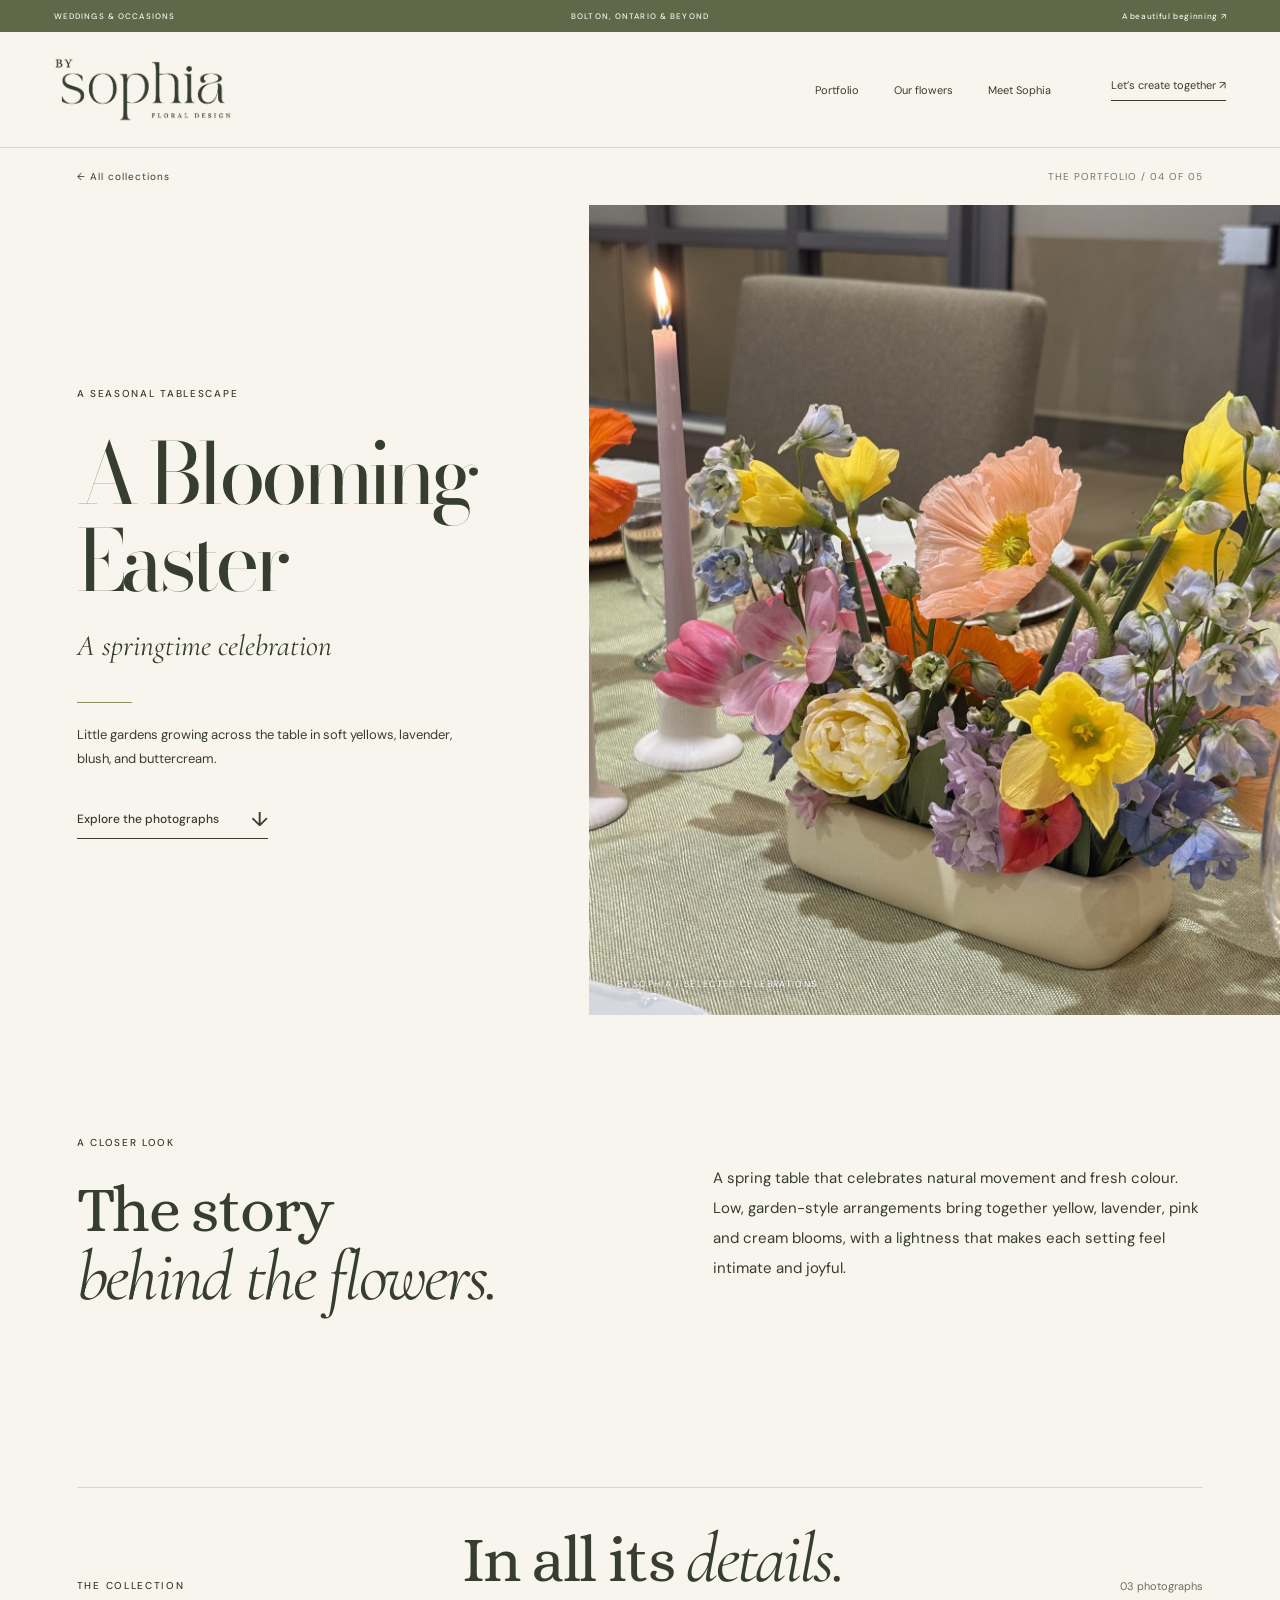
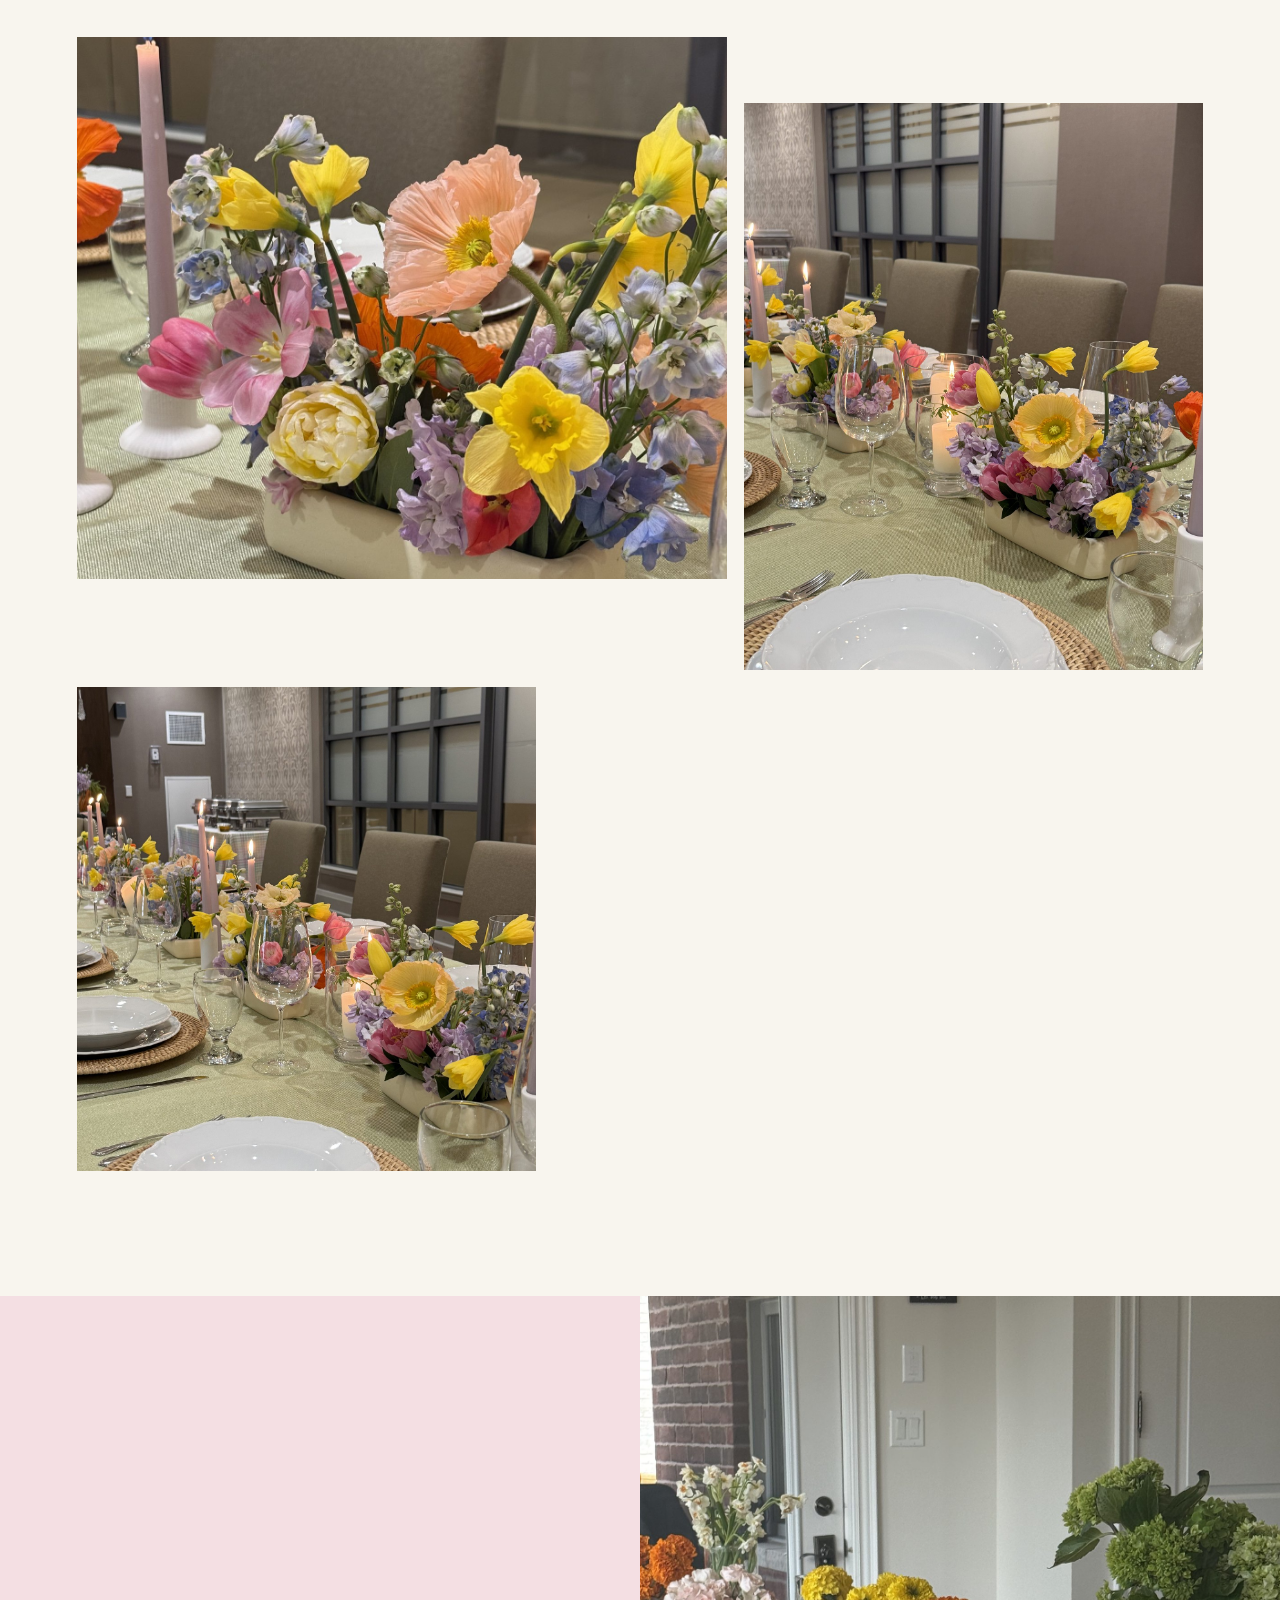
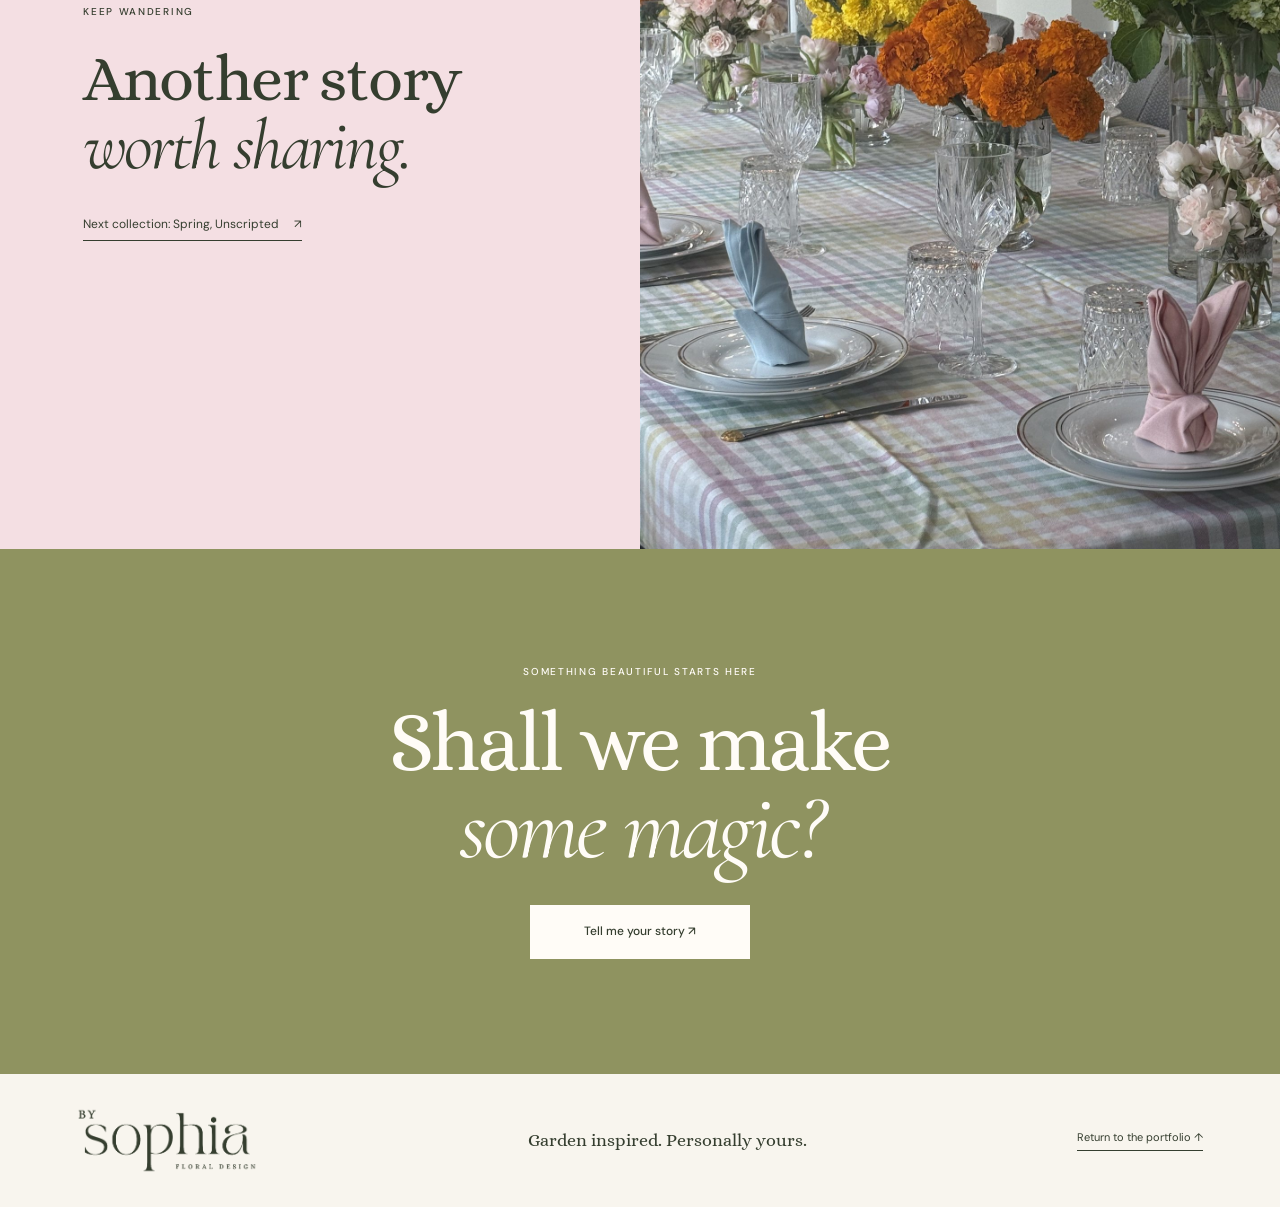
==== commit 7ce6bdfc: "Fix deployed image and portfolio paths for flat GitHub asset layout" ====
--- a/a-blooming-easter.html
+++ b/a-blooming-easter.html
@@ -1,3 +1,3 @@
 <!doctype html>
 
-<html lang="en"><head><meta charset="utf-8"/><meta content="width=device-width,initial-scale=1" name="viewport"/><meta content="#8f9360" name="theme-color"/><meta content="Little gardens growing across the table in soft yellows, lavender, blush, and buttercream." name="description"/><title>A Blooming Easter | By Sophia Floral Design</title><link href="../assets/favicon.png" rel="icon" type="image/png"/><link href="https://fonts.googleapis.com" rel="preconnect"/><link crossorigin="" href="https://fonts.gstatic.com" rel="preconnect"/><link href="https://fonts.googleapis.com/css2?family=Alice&amp;family=Bodoni+Moda:ital,wght@0,400;1,400&amp;family=Cormorant+Garamond:ital,wght@0,400;1,400&amp;family=DM+Sans:wght@400;500;600&amp;display=swap" rel="stylesheet"/><link href="../styles.css" rel="stylesheet"/><script defer="" src="../gallery.js"></script></head><body class="event-page"><a class="skip-link" href="#event-gallery">Skip to photographs</a><div class="announcement"><span>WEDDINGS &amp; OCCASIONS</span><span class="announcement-location">BOLTON, ONTARIO &amp; BEYOND</span><a href="../index.html#enquire">A beautiful beginning ↗</a></div><header class="site-header event-header"><a aria-label="By Sophia Floral Design home" class="brand" href="../index.html"><img alt="By Sophia Floral Design" class="brand-logo" src="../assets/logo-olive.png"/></a><nav aria-label="Main navigation" class="detail-nav"><a href="../index.html#portfolio">Portfolio</a><a href="../index.html#flowers">Our flowers</a><a href="../index.html#sophia">Meet Sophia</a><a class="detail-enquire" href="../index.html#enquire">Let’s create together ↗</a></nav><button aria-controls="detail-mobile-nav" aria-expanded="false" aria-label="Open navigation" class="menu-toggle"><span></span><span></span></button><nav class="mobile-nav" hidden="" id="detail-mobile-nav"><a href="../index.html#portfolio">Portfolio</a><a href="../index.html#flowers">Our flowers</a><a href="../index.html#sophia">Meet Sophia</a><a href="../index.html#enquire">Enquire ↗</a></nav></header><main><div class="detail-breadcrumb"><a href="../index.html#portfolio">← All collections</a><span>THE PORTFOLIO / 04 OF 05</span></div><section class="event-hero"><div class="event-hero-copy"><p class="eyebrow">A SEASONAL TABLESCAPE</p><h1>A Blooming Easter</h1><p class="event-client">A springtime celebration</p><span class="event-divider"></span><p class="event-description">Little gardens growing across the table in soft yellows, lavender, blush, and buttercream.</p><a class="text-link" href="#event-gallery">Explore the photographs <span aria-hidden="true">↓</span></a></div><div class="event-hero-photo"><img alt="A Blooming Easter — featured florals" fetchpriority="high" src="../assets/images/blooming-easter-01.jpg"/><span>BY SOPHIA / SELECTED CELEBRATIONS</span></div></section><section class="event-story section-wrap"><div><p class="eyebrow">A CLOSER LOOK</p><h2>The story<br/><em>behind the flowers.</em></h2></div><p>A spring table that celebrates natural movement and fresh colour. Low, garden-style arrangements bring together yellow, lavender, pink and cream blooms, with a lightness that makes each setting feel intimate and joyful.</p></section><section class="event-gallery section-wrap" id="event-gallery"><div class="event-gallery-heading"><p class="eyebrow">THE COLLECTION</p><h2>In all its <em>details.</em></h2><span>03 photographs</span></div><div class="event-photo-grid"><button aria-label="Open photo 1 of 3" class="event-photo" data-full="../assets/images/blooming-easter-01.jpg" type="button"><img alt="A Blooming Easter — floral design photograph 1" loading="lazy" src="../assets/images/blooming-easter-01.jpg"/></button><button aria-label="Open photo 2 of 3" class="event-photo" data-full="../assets/images/blooming-easter-02.jpg" type="button"><img alt="A Blooming Easter — floral design photograph 2" loading="lazy" src="../assets/images/blooming-easter-02.jpg"/></button><button aria-label="Open photo 3 of 3" class="event-photo" data-full="../assets/images/blooming-easter-03.jpg" type="button"><img alt="A Blooming Easter — floral design photograph 3" loading="lazy" src="../assets/images/blooming-easter-03.jpg"/></button></div></section><section class="next-project"><div class="next-project-text"><p class="eyebrow">KEEP WANDERING</p><h2>Another story<br/><em>worth sharing.</em></h2><a href="spring-unscripted.html">Next collection: Spring, Unscripted <span aria-hidden="true">↗</span></a></div><a aria-label="Open Spring, Unscripted" class="next-project-photo" href="spring-unscripted.html"><img alt="Flowers from Spring, Unscripted" loading="lazy" src="../assets/images/spring-unscripted-01.jpg"/></a></section><section class="detail-cta"><p class="eyebrow">SOMETHING BEAUTIFUL STARTS HERE</p><h2>Shall we make<br/><em>some magic?</em></h2><a class="button button-light" href="../index.html#enquire">Tell me your story ↗</a></section></main><footer class="detail-footer"><a class="footer-logo" href="../index.html"><img alt="By Sophia Floral Design" src="../assets/logo-olive.png"/></a><p>Garden inspired. Personally yours.</p><a href="../index.html#portfolio">Return to the portfolio ↑</a></footer><dialog aria-label="Photograph viewer" class="photo-lightbox"><button aria-label="Close photograph" class="photo-lightbox-close" type="button">Close ×</button><button aria-label="Previous photograph" class="photo-lightbox-prev" type="button">←</button><img alt="" src=""/><button aria-label="Next photograph" class="photo-lightbox-next" type="button">→</button><p aria-live="polite" class="photo-lightbox-count"></p></dialog></body></html>+<html lang="en"><head><meta charset="utf-8"/><meta content="width=device-width,initial-scale=1" name="viewport"/><meta content="#8f9360" name="theme-color"/><meta content="Little gardens growing across the table in soft yellows, lavender, blush, and buttercream." name="description"/><title>A Blooming Easter | By Sophia Floral Design</title><link href="../favicon.png" rel="icon" type="image/png"/><link href="https://fonts.googleapis.com" rel="preconnect"/><link crossorigin="" href="https://fonts.gstatic.com" rel="preconnect"/><link href="https://fonts.googleapis.com/css2?family=Alice&amp;family=Bodoni+Moda:ital,wght@0,400;1,400&amp;family=Cormorant+Garamond:ital,wght@0,400;1,400&amp;family=DM+Sans:wght@400;500;600&amp;display=swap" rel="stylesheet"/><link href="../styles.css" rel="stylesheet"/><script defer="" src="../gallery.js"></script></head><body class="event-page"><a class="skip-link" href="#event-gallery">Skip to photographs</a><div class="announcement"><span>WEDDINGS &amp; OCCASIONS</span><span class="announcement-location">BOLTON, ONTARIO &amp; BEYOND</span><a href="../index.html#enquire">A beautiful beginning ↗</a></div><header class="site-header event-header"><a aria-label="By Sophia Floral Design home" class="brand" href="../index.html"><img alt="By Sophia Floral Design" class="brand-logo" src="../logo-olive.png"/></a><nav aria-label="Main navigation" class="detail-nav"><a href="../index.html#portfolio">Portfolio</a><a href="../index.html#flowers">Our flowers</a><a href="../index.html#sophia">Meet Sophia</a><a class="detail-enquire" href="../index.html#enquire">Let’s create together ↗</a></nav><button aria-controls="detail-mobile-nav" aria-expanded="false" aria-label="Open navigation" class="menu-toggle"><span></span><span></span></button><nav class="mobile-nav" hidden="" id="detail-mobile-nav"><a href="../index.html#portfolio">Portfolio</a><a href="../index.html#flowers">Our flowers</a><a href="../index.html#sophia">Meet Sophia</a><a href="../index.html#enquire">Enquire ↗</a></nav></header><main><div class="detail-breadcrumb"><a href="../index.html#portfolio">← All collections</a><span>THE PORTFOLIO / 04 OF 05</span></div><section class="event-hero"><div class="event-hero-copy"><p class="eyebrow">A SEASONAL TABLESCAPE</p><h1>A Blooming Easter</h1><p class="event-client">A springtime celebration</p><span class="event-divider"></span><p class="event-description">Little gardens growing across the table in soft yellows, lavender, blush, and buttercream.</p><a class="text-link" href="#event-gallery">Explore the photographs <span aria-hidden="true">↓</span></a></div><div class="event-hero-photo"><img alt="A Blooming Easter — featured florals" fetchpriority="high" src="../blooming-easter-01.jpg"/><span>BY SOPHIA / SELECTED CELEBRATIONS</span></div></section><section class="event-story section-wrap"><div><p class="eyebrow">A CLOSER LOOK</p><h2>The story<br/><em>behind the flowers.</em></h2></div><p>A spring table that celebrates natural movement and fresh colour. Low, garden-style arrangements bring together yellow, lavender, pink and cream blooms, with a lightness that makes each setting feel intimate and joyful.</p></section><section class="event-gallery section-wrap" id="event-gallery"><div class="event-gallery-heading"><p class="eyebrow">THE COLLECTION</p><h2>In all its <em>details.</em></h2><span>03 photographs</span></div><div class="event-photo-grid"><button aria-label="Open photo 1 of 3" class="event-photo" data-full="../blooming-easter-01.jpg" type="button"><img alt="A Blooming Easter — floral design photograph 1" loading="lazy" src="../blooming-easter-01.jpg"/></button><button aria-label="Open photo 2 of 3" class="event-photo" data-full="../blooming-easter-02.jpg" type="button"><img alt="A Blooming Easter — floral design photograph 2" loading="lazy" src="../blooming-easter-02.jpg"/></button><button aria-label="Open photo 3 of 3" class="event-photo" data-full="../blooming-easter-03.jpg" type="button"><img alt="A Blooming Easter — floral design photograph 3" loading="lazy" src="../blooming-easter-03.jpg"/></button></div></section><section class="next-project"><div class="next-project-text"><p class="eyebrow">KEEP WANDERING</p><h2>Another story<br/><em>worth sharing.</em></h2><a href="spring-unscripted.html">Next collection: Spring, Unscripted <span aria-hidden="true">↗</span></a></div><a aria-label="Open Spring, Unscripted" class="next-project-photo" href="spring-unscripted.html"><img alt="Flowers from Spring, Unscripted" loading="lazy" src="../spring-unscripted-01.jpg"/></a></section><section class="detail-cta"><p class="eyebrow">SOMETHING BEAUTIFUL STARTS HERE</p><h2>Shall we make<br/><em>some magic?</em></h2><a class="button button-light" href="../index.html#enquire">Tell me your story ↗</a></section></main><footer class="detail-footer"><a class="footer-logo" href="../index.html"><img alt="By Sophia Floral Design" src="../logo-olive.png"/></a><p>Garden inspired. Personally yours.</p><a href="../index.html#portfolio">Return to the portfolio ↑</a></footer><dialog aria-label="Photograph viewer" class="photo-lightbox"><button aria-label="Close photograph" class="photo-lightbox-close" type="button">Close ×</button><button aria-label="Previous photograph" class="photo-lightbox-prev" type="button">←</button><img alt="" src=""/><button aria-label="Next photograph" class="photo-lightbox-next" type="button">→</button><p aria-live="polite" class="photo-lightbox-count"></p></dialog></body></html>
--- a/styles.css
+++ b/styles.css
@@ -190,3 +190,8 @@
  .brand-note p em{font-size:1.09em}
 }
 @media(max-width:360px){.hero h1{font-size:40px}}
+
+/* Approved: subtle olive divider between hero and introduction */
+body:not(.event-page) .intro{position:relative;}
+body:not(.event-page) .intro::before{content:"";position:absolute;top:70px;left:3.5%;right:3.5%;height:1px;background:#8f9360;pointer-events:none;}
+@media(max-width:750px){body:not(.event-page) .intro::before{top:43px;left:6%;right:6%;}}
